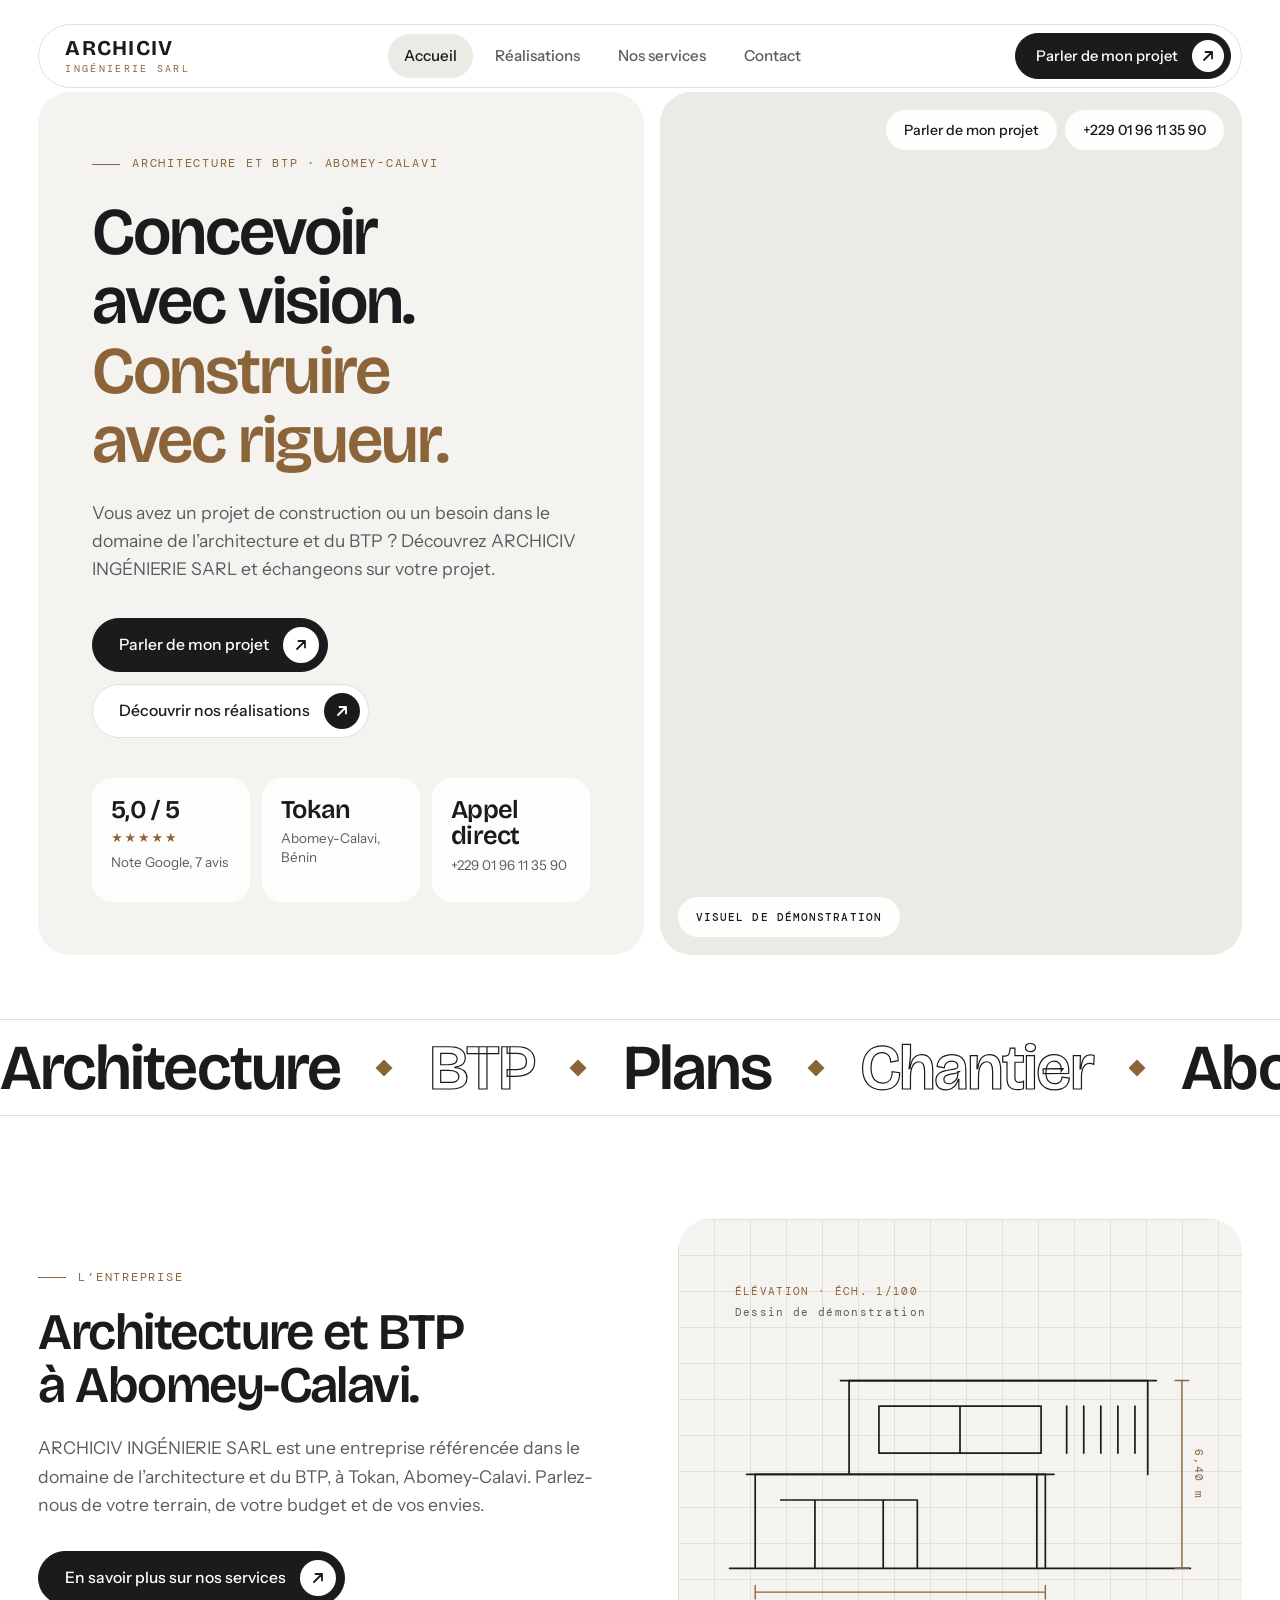
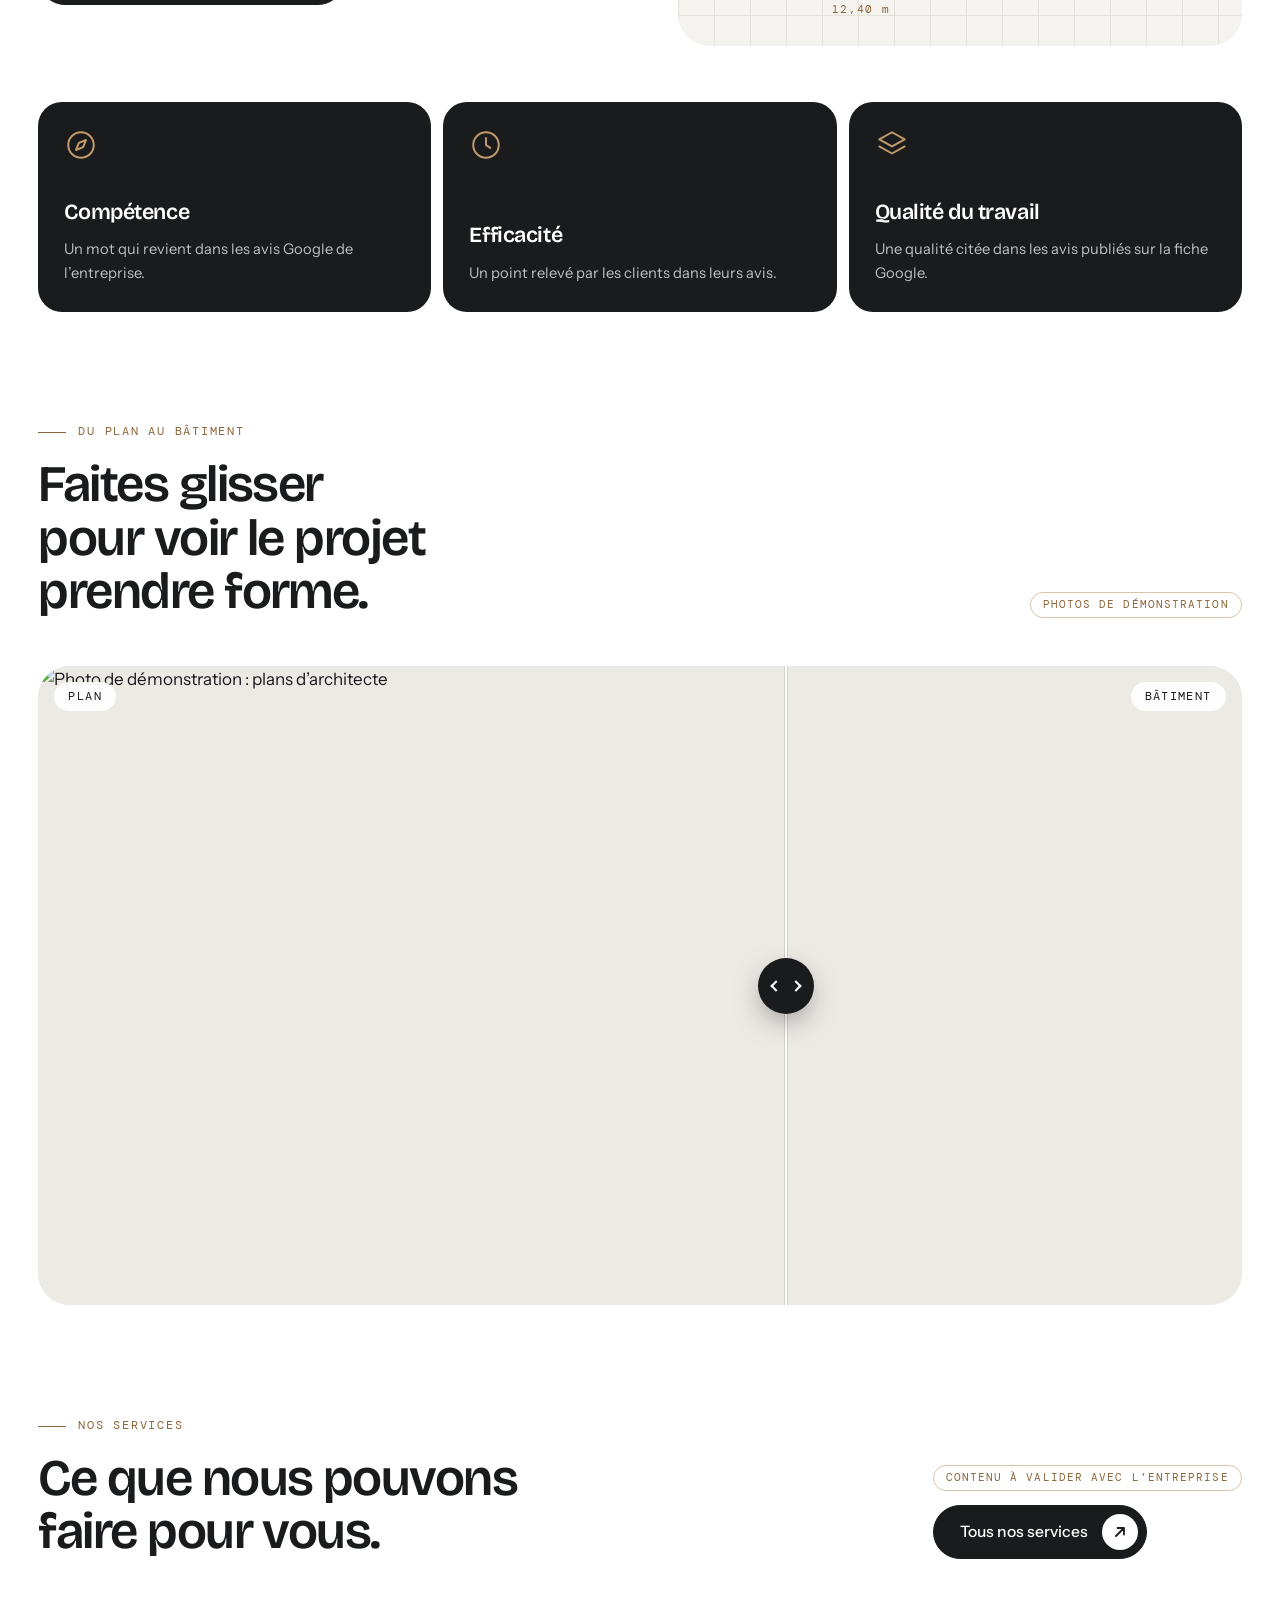
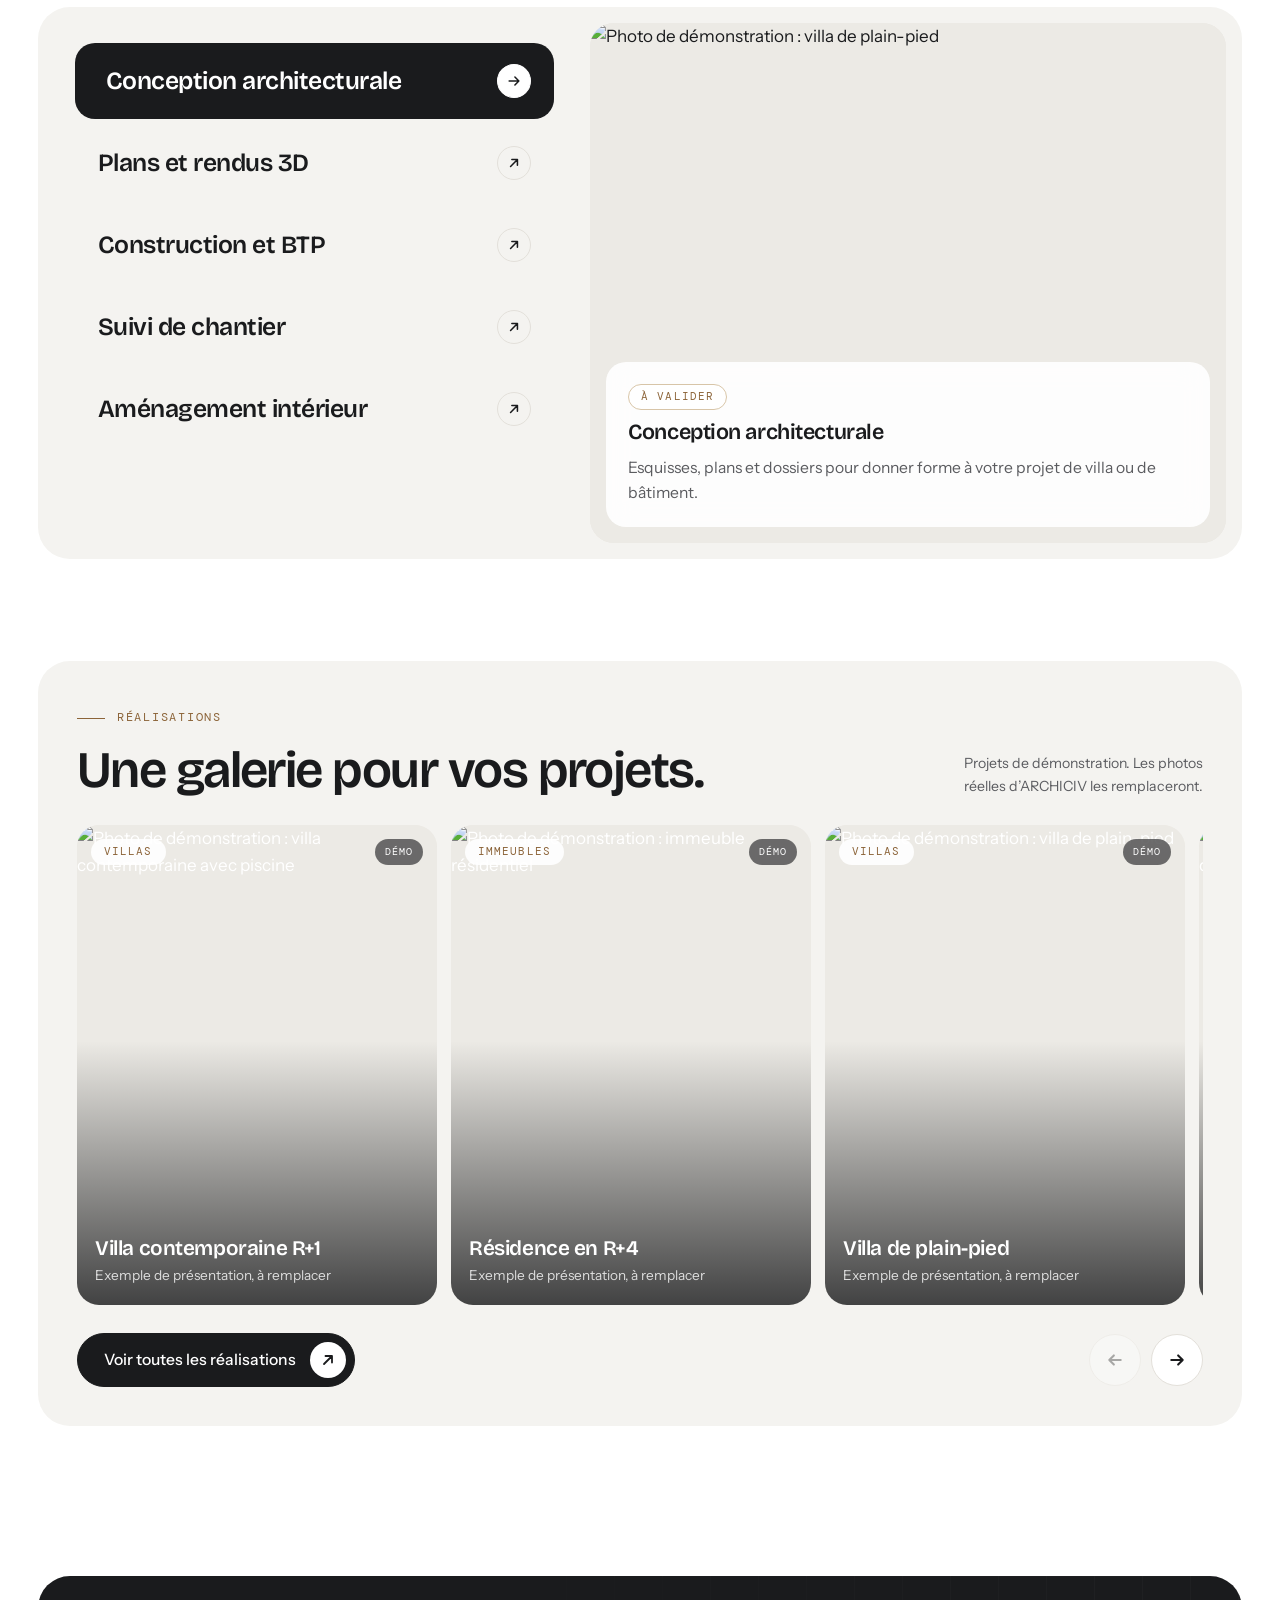
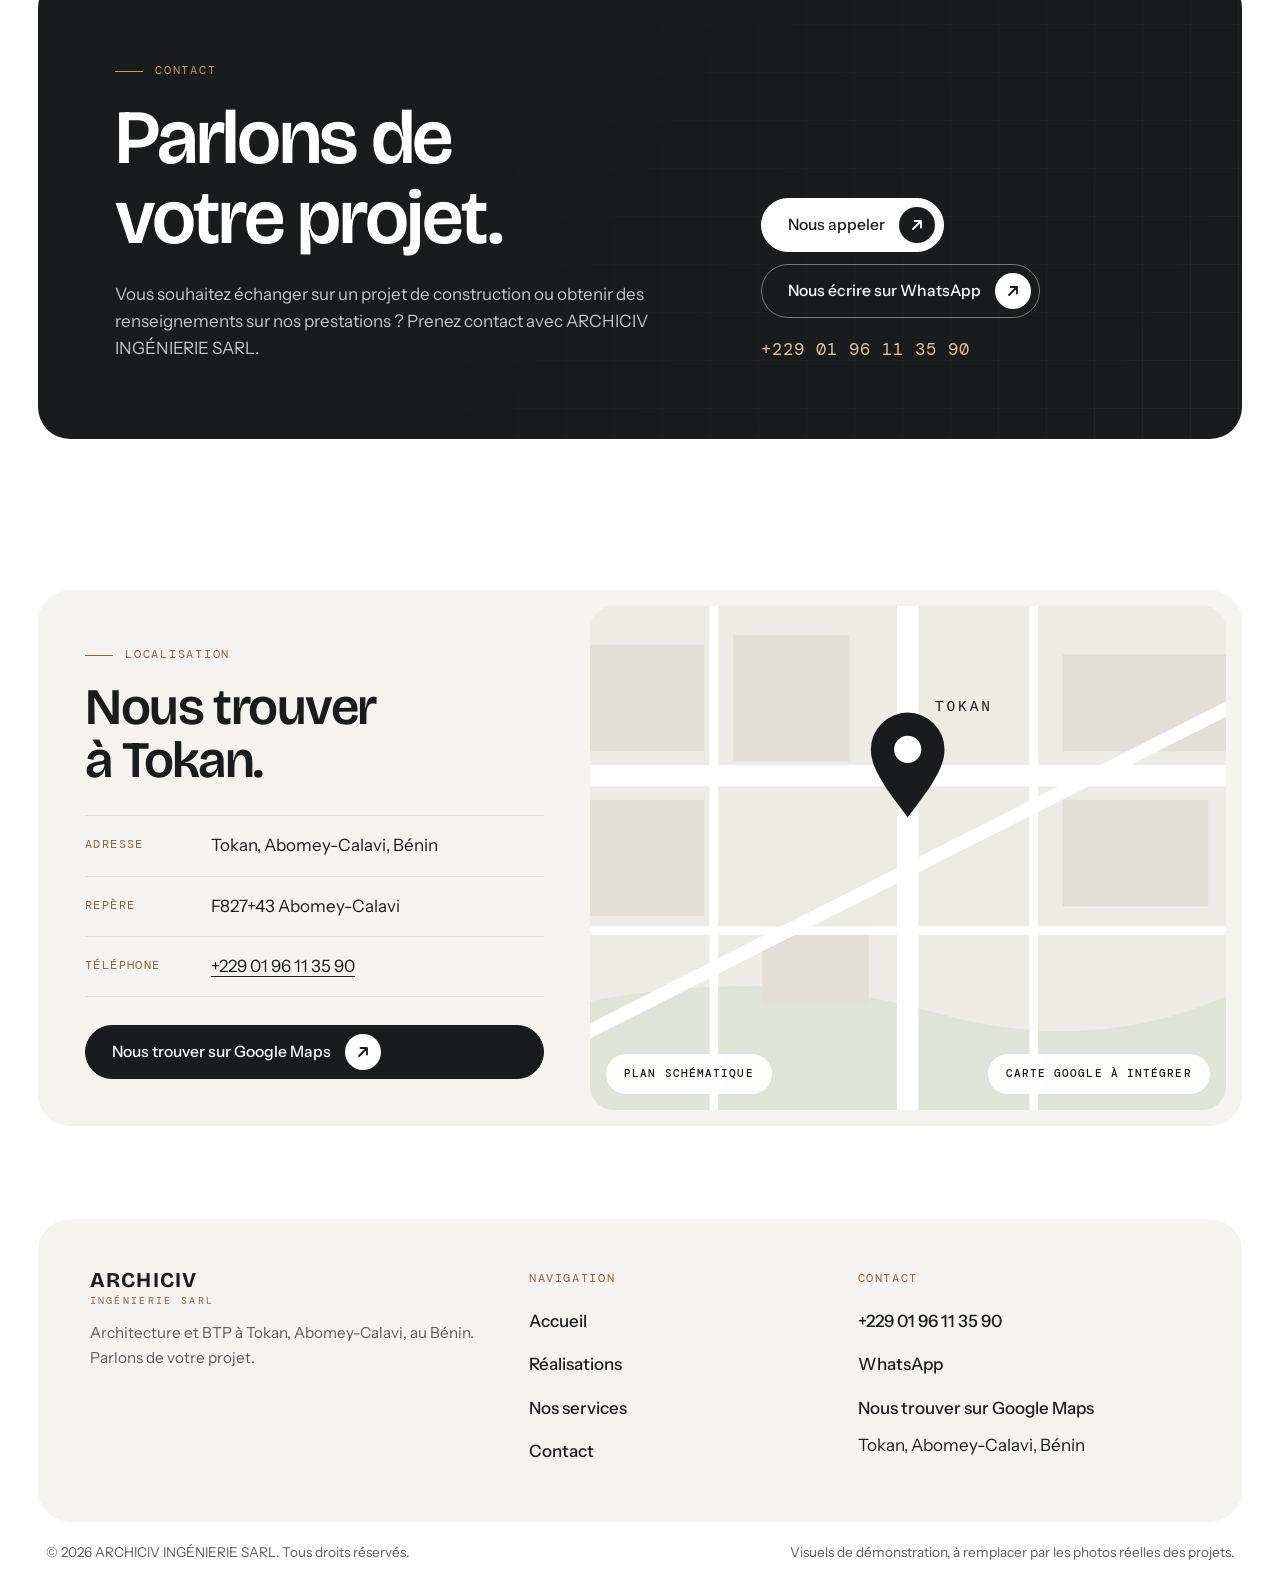
==== index.html @ 71d3d8b0 "Add files via upload" ====
<!doctype html>
<html lang="fr">
<head>
<meta charset="utf-8">
<meta name="viewport" content="width=device-width, initial-scale=1">
<title>ARCHICIV INGÉNIERIE SARL | Architecture et BTP à Abomey-Calavi, Bénin</title>
<meta name="description" content="ARCHICIV INGÉNIERIE SARL, architecture et BTP à Tokan, Abomey-Calavi (Bénin). Découvrez l’entreprise, échangez sur votre projet par téléphone ou WhatsApp.">
<meta name="theme-color" content="#ffffff">
<link rel="preconnect" href="https://fonts.googleapis.com">
<link rel="preconnect" href="https://fonts.gstatic.com" crossorigin>
<link href="https://fonts.googleapis.com/css2?family=Bricolage+Grotesque:opsz,wght@12..96,500;12..96,600;12..96,700&family=DM+Mono&family=Instrument+Sans:wght@400;500;600&display=swap" rel="stylesheet">
<link rel="stylesheet" href="style.css">
</head>
<body>
<div class="progress" aria-hidden="true"></div>
<a class="skip" href="#contenu">Aller au contenu</a>
<header class="site-header"><div class="wrap">
  <div class="header-bar">
    <a class="logo" href="index.html" aria-label="ARCHICIV Ingénierie SARL, accueil"><b>ARCHICIV</b><small>INGÉNIERIE SARL</small></a>
    <nav class="nav" id="nav" aria-label="Navigation principale"><a href="index.html" aria-current="page">Accueil</a><a href="realisations.html">Réalisations</a><a href="services.html">Nos services</a><a href="contact.html">Contact</a><a class="nav-cta" href="contact.html">Parler de mon projet</a></nav>
    <div class="header-cta"><a class="btn btn--sm" href="contact.html">Parler de mon projet<span class="ico"><svg viewBox="0 0 14 14" fill="none" stroke="currentColor" stroke-width="1.8" stroke-linecap="round" stroke-linejoin="round" aria-hidden="true"><path d="M3 11 11 3M4.5 3H11v6.5"/></svg></span></a>
      <button class="burger" type="button" aria-expanded="false" aria-controls="nav" aria-label="Ouvrir le menu"><span></span></button></div>
  </div></div></header>
<main id="contenu">

<section class="wrap"><div class="hero">
  <div class="panel hero-copy">
    <div><span class="eyebrow">Architecture et BTP · Abomey-Calavi</span>
      <h1><span class="line"><span>Concevoir avec vision.</span></span><span class="line"><span>Construire avec rigueur.</span></span></h1>
      <p class="lead">Vous avez un projet de construction ou un besoin dans le domaine de l’architecture et du BTP ? Découvrez ARCHICIV INGÉNIERIE SARL et échangeons sur votre projet.</p>
      <div class="hero-actions"><a class="btn " href="contact.html">Parler de mon projet<span class="ico"><svg viewBox="0 0 14 14" fill="none" stroke="currentColor" stroke-width="1.8" stroke-linecap="round" stroke-linejoin="round" aria-hidden="true"><path d="M3 11 11 3M4.5 3H11v6.5"/></svg></span></a><a class="btn btn--ghost" href="realisations.html">Découvrir nos réalisations<span class="ico"><svg viewBox="0 0 14 14" fill="none" stroke="currentColor" stroke-width="1.8" stroke-linecap="round" stroke-linejoin="round" aria-hidden="true"><path d="M3 11 11 3M4.5 3H11v6.5"/></svg></span></a></div></div>
    <div class="facts">
      <a class="fact" href="https://maps.app.goo.gl/fq66SM4S8N7uAsCY7" target="_blank" rel="noopener"><strong>5,0 / 5</strong><span class="stars" aria-hidden="true">★★★★★</span><span>Note Google, 7 avis</span></a>
      <div class="fact"><strong>Tokan</strong><span>Abomey-Calavi, Bénin</span></div>
      <a class="fact" href="tel:+2290196113590"><strong>Appel direct</strong><span>+229 01 96 11 35 90</span></a>
    </div>
  </div>
  <div class="hero-media">
    <img src="villa-contemporaine.jpg" data-remote="https://images.unsplash.com/photo-1613977257363-707ba9348227?auto=format&amp;fit=crop&amp;w=1600&amp;q=70" data-fallback="assets/images/villa-contemporaine.svg" alt="Photo de démonstration : villa contemporaine blanche avec piscine" data-parallax width="1400" height="1300" fetchpriority="high">
    <div class="float-top"><a class="pill" href="contact.html">Parler de mon projet</a><a class="pill" href="tel:+2290196113590">+229 01 96 11 35 90</a></div>
    <div class="float-bottom"><span class="pill demo-note">Visuel de démonstration</span></div>
  </div>
</div></section>

<div class="marquee" aria-hidden="true"><div class="marquee-in"><span>Architecture</span><i></i><span>BTP</span><i></i><span>Plans</span><i></i><span>Chantier</span><i></i><span>Abomey-Calavi</span><i></i><span>Architecture</span><i></i><span>BTP</span><i></i><span>Plans</span><i></i><span>Chantier</span><i></i><span>Abomey-Calavi</span><i></i><span>Architecture</span><i></i><span>BTP</span><i></i><span>Plans</span><i></i><span>Chantier</span><i></i><span>Abomey-Calavi</span><i></i><span>Architecture</span><i></i><span>BTP</span><i></i><span>Plans</span><i></i><span>Chantier</span><i></i><span>Abomey-Calavi</span><i></i></div></div>

<section class="section"><div class="wrap">
  <div class="about">
    <div class="reveal"><span class="eyebrow">L’entreprise</span>
      <h2>Architecture et BTP à Abomey-Calavi.</h2>
      <p class="lead">ARCHICIV INGÉNIERIE SARL est une entreprise référencée dans le domaine de l’architecture et du BTP, à Tokan, Abomey-Calavi. Parlez-nous de votre terrain, de votre budget et de vos envies.</p>
      <a class="btn " href="services.html">En savoir plus sur nos services<span class="ico"><svg viewBox="0 0 14 14" fill="none" stroke="currentColor" stroke-width="1.8" stroke-linecap="round" stroke-linejoin="round" aria-hidden="true"><path d="M3 11 11 3M4.5 3H11v6.5"/></svg></span></a></div>
    <div class="blueprint reveal"><svg viewBox="0 0 600 440" role="img" aria-label="Élévation d’une villa dessinée au trait, illustration de démonstration">
 <path class="dl" pathLength="1" style="--d:.0s" d="M30 380H570"/>
 <path class="dl" pathLength="1" style="--d:.2s" d="M60 380V270H400V380"/>
 <path class="dl" pathLength="1" style="--d:.5s" d="M50 270H410M170 270V160H520V270"/>
 <path class="dl" pathLength="1" style="--d:.8s" d="M160 160H530M390 380V270"/>
 <path class="dl" pathLength="1" style="--d:1.1s" d="M90 300H250V380M130 300V380M210 300V380"/>
 <path class="dl" pathLength="1" style="--d:1.3s" d="M205 190H395V245H205ZM300 190V245"/>
 <path class="dl" pathLength="1" style="--d:1.5s" d="M425 190V245M445 190V245M465 190V245M485 190V245M505 190V245"/>
 <path class="dl b" pathLength="1" style="--d:1.7s" d="M60 408H400M60 400V416M400 400V416"/>
 <path class="dl b" pathLength="1" style="--d:1.9s" d="M560 160V380M552 160H568M552 380H568"/>
 <text x="150" y="432">12,40 m</text><text x="575" y="270" transform="rotate(90 575 270)" text-anchor="middle">6,40 m</text>
 <text x="36" y="60">ÉLÉVATION · ÉCH. 1/100</text><text x="36" y="84" style="fill:#5b5c60">Dessin de démonstration</text>
</svg></div>
  </div>
  <div class="values"><div class="value reveal" style="--rd:0.0s"><svg viewBox="0 0 24 24" fill="none" stroke="currentColor" stroke-width="1.4" stroke-linecap="round" stroke-linejoin="round" aria-hidden="true"><circle cx="12" cy="12" r="9"/><path d="m15.5 8.5-2 5-5 2 2-5z"/></svg><h3>Compétence</h3><p>Un mot qui revient dans les avis Google de l’entreprise.</p></div><div class="value reveal" style="--rd:0.1s"><svg viewBox="0 0 24 24" fill="none" stroke="currentColor" stroke-width="1.4" stroke-linecap="round" stroke-linejoin="round" aria-hidden="true"><circle cx="12" cy="12" r="9"/><path d="M12 7v5l3 2"/></svg><h3>Efficacité</h3><p>Un point relevé par les clients dans leurs avis.</p></div><div class="value reveal" style="--rd:0.2s"><svg viewBox="0 0 24 24" fill="none" stroke="currentColor" stroke-width="1.4" stroke-linecap="round" stroke-linejoin="round" aria-hidden="true"><path d="m12 3-9 5 9 5 9-5zM3 13l9 5 9-5"/></svg><h3>Qualité du travail</h3><p>Une qualité citée dans les avis publiés sur la fiche Google.</p></div></div>
</div></section>

<section class="section" style="padding-top:0"><div class="wrap">
  <div class="head-row reveal"><div><span class="eyebrow">Du plan au bâtiment</span><h2>Faites glisser pour voir le projet prendre forme.</h2></div><span class="tag">Photos de démonstration</span></div>
  <div class="compare reveal" id="compare" style="--pos:50%">
    <img src="villa-contemporaine.jpg" data-remote="https://images.unsplash.com/photo-1613977257363-707ba9348227?auto=format&amp;fit=crop&amp;w=1600&amp;q=70" data-fallback="assets/images/villa-contemporaine.svg" alt="Photo de démonstration : villa terminée" loading="lazy" width="1400" height="900">
    <div class="compare-top"><img src="plan-etage.jpg" data-remote="https://images.unsplash.com/photo-1721244653652-268631ec049a?auto=format&amp;fit=crop&amp;w=1600&amp;q=70" data-fallback="assets/images/plan-etage.svg" alt="Photo de démonstration : plans d’architecte" loading="lazy" width="1400" height="900"></div>
    <span class="compare-label l">Plan</span><span class="compare-label r">Bâtiment</span>
    <span class="compare-handle" aria-hidden="true"><b></b></span>
    <input class="compare-range" type="range" min="0" max="100" value="50" aria-label="Comparer le plan et le bâtiment">
  </div>
</div></section>

<section class="section" style="padding-top:0"><div class="wrap">
  <div class="head-row reveal"><div><span class="eyebrow">Nos services</span><h2>Ce que nous pouvons faire pour vous.</h2></div>
    <div style="display:grid;gap:14px;justify-items:start"><span class="tag">Contenu à valider avec l’entreprise</span><a class="btn " href="services.html">Tous nos services<span class="ico"><svg viewBox="0 0 14 14" fill="none" stroke="currentColor" stroke-width="1.8" stroke-linecap="round" stroke-linejoin="round" aria-hidden="true"><path d="M3 11 11 3M4.5 3H11v6.5"/></svg></span></a></div></div>
  <div class="panel services-panel reveal">
    <div class="svc-list" role="tablist" aria-label="Catégories de services"><button class="svc-btn" role="tab" type="button" aria-selected="true" tabindex="0" data-title="Conception architecturale" data-desc="Esquisses, plans et dossiers pour donner forme à votre projet de villa ou de bâtiment." data-img="assets/images/villa-plain-pied.jpg" data-remote="https://images.unsplash.com/photo-1758448756207-54505680d130?auto=format&amp;fit=crop&amp;w=1600&amp;q=70" data-fb="assets/images/villa-plain-pied.svg" data-alt="Photo de démonstration : villa de plain-pied">Conception architecturale<span class="arr"><svg viewBox="0 0 14 14" fill="none" stroke="currentColor" stroke-width="1.8" stroke-linecap="round" stroke-linejoin="round" aria-hidden="true"><path d="M3 11 11 3M4.5 3H11v6.5"/></svg></span></button><button class="svc-btn" role="tab" type="button" aria-selected="false" tabindex="-1" data-title="Plans et rendus 3D" data-desc="Visualisez votre futur bâtiment avant le premier coup de pioche." data-img="assets/images/axonometrie-3d.jpg" data-remote="https://images.unsplash.com/photo-1680079526971-92914190f440?auto=format&amp;fit=crop&amp;w=1600&amp;q=70" data-fb="assets/images/axonometrie-3d.svg" data-alt="Photo de démonstration : maquette d’architecture">Plans et rendus 3D<span class="arr"><svg viewBox="0 0 14 14" fill="none" stroke="currentColor" stroke-width="1.8" stroke-linecap="round" stroke-linejoin="round" aria-hidden="true"><path d="M3 11 11 3M4.5 3H11v6.5"/></svg></span></button><button class="svc-btn" role="tab" type="button" aria-selected="false" tabindex="-1" data-title="Construction et BTP" data-desc="Du gros œuvre aux finitions, la réalisation de votre construction." data-img="assets/images/residence-r4.jpg" data-remote="https://images.pexels.com/photos/8221720/pexels-photo-8221720.jpeg?auto=compress&amp;cs=tinysrgb&amp;w=1600" data-fb="assets/images/residence-r4.svg" data-alt="Photo de démonstration : immeuble résidentiel">Construction et BTP<span class="arr"><svg viewBox="0 0 14 14" fill="none" stroke="currentColor" stroke-width="1.8" stroke-linecap="round" stroke-linejoin="round" aria-hidden="true"><path d="M3 11 11 3M4.5 3H11v6.5"/></svg></span></button><button class="svc-btn" role="tab" type="button" aria-selected="false" tabindex="-1" data-title="Suivi de chantier" data-desc="Un regard attentif sur l’avancement, la qualité et le respect des plans." data-img="assets/images/detail-facade.jpg" data-remote="https://images.unsplash.com/photo-1754825653372-1c5ee9646983?auto=format&amp;fit=crop&amp;w=1600&amp;q=70" data-fb="assets/images/detail-facade.svg" data-alt="Photo de démonstration : détail de façade">Suivi de chantier<span class="arr"><svg viewBox="0 0 14 14" fill="none" stroke="currentColor" stroke-width="1.8" stroke-linecap="round" stroke-linejoin="round" aria-hidden="true"><path d="M3 11 11 3M4.5 3H11v6.5"/></svg></span></button><button class="svc-btn" role="tab" type="button" aria-selected="false" tabindex="-1" data-title="Aménagement intérieur" data-desc="Des espaces intérieurs pensés pour la lumière, le confort et l’usage." data-img="assets/images/interieur-sejour.jpg" data-remote="https://images.unsplash.com/photo-1724582586458-a51791349977?auto=format&amp;fit=crop&amp;w=1600&amp;q=70" data-fb="assets/images/interieur-sejour.svg" data-alt="Photo de démonstration : séjour lumineux">Aménagement intérieur<span class="arr"><svg viewBox="0 0 14 14" fill="none" stroke="currentColor" stroke-width="1.8" stroke-linecap="round" stroke-linejoin="round" aria-hidden="true"><path d="M3 11 11 3M4.5 3H11v6.5"/></svg></span></button></div>
    <div class="svc-view"><img src="villa-plain-pied.jpg" data-remote="https://images.unsplash.com/photo-1758448756207-54505680d130?auto=format&amp;fit=crop&amp;w=1600&amp;q=70" data-fallback="assets/images/villa-plain-pied.svg" alt="Photo de démonstration : villa de plain-pied" loading="lazy" width="1200" height="900">
      <div class="svc-card" aria-live="polite"><span class="tag">À valider</span><h3 id="svc-title">Conception architecturale</h3><p id="svc-desc">Esquisses, plans et dossiers pour donner forme à votre projet de villa ou de bâtiment.</p></div></div>
  </div>
</div></section>

<section class="section" style="padding-top:0"><div class="wrap">
  <div class="panel carousel-wrap reveal">
    <div class="carousel-head"><div><span class="eyebrow">Réalisations</span><h2>Une galerie pour vos projets.</h2></div>
      <p class="note">Projets de démonstration. Les photos réelles d’ARCHICIV les remplaceront.</p></div>
    <div class="track" tabindex="0" aria-label="Galerie de projets de démonstration"><a class="proj " href="realisations.html"><img src="assets/images/villa-contemporaine.jpg" data-remote="https://images.unsplash.com/photo-1613977257363-707ba9348227?auto=format&amp;fit=crop&amp;w=1600&amp;q=70" data-fallback="assets/images/villa-contemporaine.svg" alt="Photo de démonstration : villa contemporaine avec piscine" loading="lazy" width="1200" height="900"><span class="tag">Villas</span><span class="demo">Démo</span><div class="cap"><h3>Villa contemporaine R+1</h3><span>Exemple de présentation, à remplacer</span></div><span class="go"><svg viewBox="0 0 14 14" fill="none" stroke="currentColor" stroke-width="1.8" stroke-linecap="round" stroke-linejoin="round" aria-hidden="true"><path d="M3 11 11 3M4.5 3H11v6.5"/></svg></span></a><a class="proj " href="realisations.html"><img src="assets/images/residence-r4.jpg" data-remote="https://images.pexels.com/photos/8221720/pexels-photo-8221720.jpeg?auto=compress&amp;cs=tinysrgb&amp;w=1600" data-fallback="assets/images/residence-r4.svg" alt="Photo de démonstration : immeuble résidentiel" loading="lazy" width="1200" height="900"><span class="tag">Immeubles</span><span class="demo">Démo</span><div class="cap"><h3>Résidence en R+4</h3><span>Exemple de présentation, à remplacer</span></div><span class="go"><svg viewBox="0 0 14 14" fill="none" stroke="currentColor" stroke-width="1.8" stroke-linecap="round" stroke-linejoin="round" aria-hidden="true"><path d="M3 11 11 3M4.5 3H11v6.5"/></svg></span></a><a class="proj " href="realisations.html"><img src="assets/images/villa-plain-pied.jpg" data-remote="https://images.unsplash.com/photo-1758448756207-54505680d130?auto=format&amp;fit=crop&amp;w=1600&amp;q=70" data-fallback="assets/images/villa-plain-pied.svg" alt="Photo de démonstration : villa de plain-pied" loading="lazy" width="1200" height="900"><span class="tag">Villas</span><span class="demo">Démo</span><div class="cap"><h3>Villa de plain-pied</h3><span>Exemple de présentation, à remplacer</span></div><span class="go"><svg viewBox="0 0 14 14" fill="none" stroke="currentColor" stroke-width="1.8" stroke-linecap="round" stroke-linejoin="round" aria-hidden="true"><path d="M3 11 11 3M4.5 3H11v6.5"/></svg></span></a><a class="proj " href="realisations.html"><img src="assets/images/axonometrie-3d.jpg" data-remote="https://images.unsplash.com/photo-1680079526971-92914190f440?auto=format&amp;fit=crop&amp;w=1600&amp;q=70" data-fallback="assets/images/axonometrie-3d.svg" alt="Photo de démonstration : maquette d’architecture" loading="lazy" width="1200" height="900"><span class="tag">Plans et 3D</span><span class="demo">Démo</span><div class="cap"><h3>Maquette d’étude</h3><span>Exemple de présentation, à remplacer</span></div><span class="go"><svg viewBox="0 0 14 14" fill="none" stroke="currentColor" stroke-width="1.8" stroke-linecap="round" stroke-linejoin="round" aria-hidden="true"><path d="M3 11 11 3M4.5 3H11v6.5"/></svg></span></a><a class="proj " href="realisations.html"><img src="assets/images/plan-etage.jpg" data-remote="https://images.unsplash.com/photo-1721244653652-268631ec049a?auto=format&amp;fit=crop&amp;w=1600&amp;q=70" data-fallback="assets/images/plan-etage.svg" alt="Photo de démonstration : plans d’architecte" loading="lazy" width="1200" height="900"><span class="tag">Plans et 3D</span><span class="demo">Démo</span><div class="cap"><h3>Plan d’étage coté</h3><span>Exemple de présentation, à remplacer</span></div><span class="go"><svg viewBox="0 0 14 14" fill="none" stroke="currentColor" stroke-width="1.8" stroke-linecap="round" stroke-linejoin="round" aria-hidden="true"><path d="M3 11 11 3M4.5 3H11v6.5"/></svg></span></a><a class="proj " href="realisations.html"><img src="assets/images/interieur-sejour.jpg" data-remote="https://images.unsplash.com/photo-1724582586458-a51791349977?auto=format&amp;fit=crop&amp;w=1600&amp;q=70" data-fallback="assets/images/interieur-sejour.svg" alt="Photo de démonstration : séjour lumineux" loading="lazy" width="1200" height="900"><span class="tag">Intérieurs</span><span class="demo">Démo</span><div class="cap"><h3>Séjour lumineux</h3><span>Exemple de présentation, à remplacer</span></div><span class="go"><svg viewBox="0 0 14 14" fill="none" stroke="currentColor" stroke-width="1.8" stroke-linecap="round" stroke-linejoin="round" aria-hidden="true"><path d="M3 11 11 3M4.5 3H11v6.5"/></svg></span></a></div>
    <div class="carousel-foot"><a class="btn " href="realisations.html">Voir toutes les réalisations<span class="ico"><svg viewBox="0 0 14 14" fill="none" stroke="currentColor" stroke-width="1.8" stroke-linecap="round" stroke-linejoin="round" aria-hidden="true"><path d="M3 11 11 3M4.5 3H11v6.5"/></svg></span></a>
      <div class="arrows"><button class="arrow prev" type="button" aria-label="Projets précédents"><svg viewBox="0 0 14 14" fill="none" stroke="currentColor" stroke-width="1.8" stroke-linecap="round" stroke-linejoin="round" aria-hidden="true"><path d="M2 7h10M8 3l4 4-4 4"/></svg></button><button class="arrow next" type="button" aria-label="Projets suivants"><svg viewBox="0 0 14 14" fill="none" stroke="currentColor" stroke-width="1.8" stroke-linecap="round" stroke-linejoin="round" aria-hidden="true"><path d="M2 7h10M8 3l4 4-4 4"/></svg></button></div></div>
  </div>
</div></section>

<section class="section--tight"><div class="wrap"><div class="cta-band reveal">
  <div><span class="eyebrow">Contact</span><h2>Parlons de votre projet.</h2>
  <p>Vous souhaitez échanger sur un projet de construction ou obtenir des renseignements sur nos prestations ? Prenez contact avec ARCHICIV INGÉNIERIE SARL.</p></div>
  <div class="cta-actions"><a class="btn btn--light" href="tel:+2290196113590">Nous appeler<span class="ico"><svg viewBox="0 0 14 14" fill="none" stroke="currentColor" stroke-width="1.8" stroke-linecap="round" stroke-linejoin="round" aria-hidden="true"><path d="M3 11 11 3M4.5 3H11v6.5"/></svg></span></a><a class="btn btn--outline-light" href="https://wa.me/2290196113590" target="_blank" rel="noopener">Nous écrire sur WhatsApp<span class="ico"><svg viewBox="0 0 14 14" fill="none" stroke="currentColor" stroke-width="1.8" stroke-linecap="round" stroke-linejoin="round" aria-hidden="true"><path d="M3 11 11 3M4.5 3H11v6.5"/></svg></span></a><span class="num">+229 01 96 11 35 90</span></div>
</div></div></section>

<section class="section" style="padding-bottom:0"><div class="wrap">
  <div class="panel locate reveal">
    <div class="locate-info"><div><span class="eyebrow">Localisation</span><h2>Nous trouver à Tokan.</h2></div>
      <ul class="info-list">
        <li><span class="k">Adresse</span><span>Tokan, Abomey-Calavi, Bénin</span></li>
        <li><span class="k">Repère</span><span>F827+43 Abomey-Calavi</span></li>
        <li><span class="k">Téléphone</span><a href="tel:+2290196113590">+229 01 96 11 35 90</a></li>
      </ul>
      <a class="btn " href="https://maps.app.goo.gl/fq66SM4S8N7uAsCY7" target="_blank" rel="noopener">Nous trouver sur Google Maps<span class="ico"><svg viewBox="0 0 14 14" fill="none" stroke="currentColor" stroke-width="1.8" stroke-linecap="round" stroke-linejoin="round" aria-hidden="true"><path d="M3 11 11 3M4.5 3H11v6.5"/></svg></span></a></div>
    <div class="map-box"><svg viewBox="0 0 800 520" preserveAspectRatio="xMidYMid slice" aria-hidden="true">
 <rect width="800" height="520" fill="#ecebe6"/>
 <path d="M-20 430 Q220 360 430 420 T820 350 V540H-20Z" fill="#dfe3d8"/>
 <g fill="#e2dfd7"><rect x="40" y="40" width="150" height="110"/><rect x="220" y="30" width="120" height="130"/><rect x="560" y="50" width="190" height="100"/><rect x="60" y="200" width="130" height="120"/><rect x="560" y="200" width="150" height="110"/><rect x="250" y="330" width="110" height="80"/></g>
 <g stroke="#fff" stroke-linecap="round" fill="none"><path d="M-10 175H810" stroke-width="22"/><path d="M400 -10V530" stroke-width="22"/><path d="M-10 480 L820 60" stroke-width="14"/><path d="M200 -10V540M530 -10V540" stroke-width="9"/><path d="M-10 335H810" stroke-width="9"/></g>
 <circle class="pin-pulse" cx="400" cy="175" r="26" fill="#8c6439" opacity=".4"/>
 <path d="M400 218c-26-34-38-52-38-70a38 38 0 0 1 76 0c0 18-12 36-38 70Z" fill="#1a1b1d"/><circle cx="400" cy="148" r="14" fill="#fff"/>
 <text x="428" y="108" font-family="ui-monospace,Consolas,monospace" font-size="15" letter-spacing="3" fill="#1a1b1d">TOKAN</text>
</svg>
      <div class="map-label"><span class="pill demo-note">Plan schématique</span><span class="pill demo-note">Carte Google à intégrer</span></div></div>
  </div>
</div></section>

</main>
<footer class="site-footer"><div class="wrap">
  <div class="footer-panel">
    <div><a class="logo" href="index.html"><b>ARCHICIV</b><small>INGÉNIERIE SARL</small></a>
      <p>Architecture et BTP à Tokan, Abomey-Calavi, au Bénin. Parlons de votre projet.</p></div>
    <div><h4>Navigation</h4><ul><li><a href="index.html">Accueil</a></li><li><a href="realisations.html">Réalisations</a></li><li><a href="services.html">Nos services</a></li><li><a href="contact.html">Contact</a></li></ul></div>
    <div><h4>Contact</h4><ul><li><a href="tel:+2290196113590">+229 01 96 11 35 90</a></li><li><a href="https://wa.me/2290196113590" target="_blank" rel="noopener">WhatsApp</a></li><li><a href="https://maps.app.goo.gl/fq66SM4S8N7uAsCY7" target="_blank" rel="noopener">Nous trouver sur Google Maps</a></li><li>Tokan, Abomey-Calavi, Bénin</li></ul></div>
  </div>
  <div class="legal"><span>© <span data-year>2026</span> ARCHICIV INGÉNIERIE SARL. Tous droits réservés.</span><span>Visuels de démonstration, à remplacer par les photos réelles des projets.</span></div>
</div></footer>
<div class="mbar" aria-label="Contact rapide"><a href="tel:+2290196113590">Appeler</a><a class="wa" href="https://wa.me/2290196113590" target="_blank" rel="noopener">WhatsApp</a></div>
<script src="main.js" defer></script>
</body>
</html>
---- style.css ----
/* ==========================================================================
   ARCHICIV INGÉNIERIE SARL — feuille de style partagée par toutes les pages
   Composition : panneaux clairs arrondis, boutons sombres en pilule,
   détails de plan d'architecte (cotes, échelles) en police mono.
   ========================================================================== */

:root {
  /* Couleurs : blanc, anthracite, sable, bronze (accent discret) */
  --paper: #ffffff;
  --mist: #f4f3f0;
  --mist-2: #eceae5;
  --line: #e3e0da;
  --ink: #1a1b1d;
  --ink-2: #27282b;
  --soft: #5b5c60;
  --bronze: #8c6439;        /* texte sur fond clair (contraste 5,3:1) */
  --bronze-lit: #c19a6b;    /* accent sur fond sombre */
  --sand: #d8c5a8;

  /* Typographie */
  --font-display: "Bricolage Grotesque", "Segoe UI", system-ui, sans-serif;
  --font-body: "Instrument Sans", "Segoe UI", system-ui, sans-serif;
  --font-mono: "DM Mono", ui-monospace, Consolas, monospace;

  --radius-xl: 32px;
  --radius-lg: 24px;
  --gutter: clamp(16px, 3vw, 40px);
  --ease: cubic-bezier(.2, .7, .2, 1);
  color-scheme: light;
}

*, *::before, *::after { box-sizing: border-box; }
html { scroll-behavior: smooth; -webkit-text-size-adjust: 100%; }
body {
  margin: 0;
  background: var(--paper);
  color: var(--ink);
  font-family: var(--font-body);
  font-size: 1.0625rem;
  line-height: 1.6;
  overflow-x: hidden;
}
img, svg { display: block; max-width: 100%; }
a { color: inherit; }
h1, h2, h3, p { margin: 0; }
h1, h2, h3 { font-family: var(--font-display); font-weight: 600; letter-spacing: -.03em; line-height: 1.04; text-wrap: balance; }
h2 { font-size: clamp(2rem, 4vw, 3.2rem); }
h3 { font-size: 1.35rem; letter-spacing: -.02em; line-height: 1.15; }
p { max-width: 62ch; }
:focus-visible { outline: 2px solid var(--bronze); outline-offset: 3px; border-radius: 8px; }
.sr-only { position: absolute; width: 1px; height: 1px; overflow: hidden; clip: rect(0 0 0 0); white-space: nowrap; }
.skip { position: absolute; left: 16px; top: -60px; z-index: 100; background: var(--ink); color: #fff; padding: 10px 16px; border-radius: 999px; text-decoration: none; }
.skip:focus { top: 12px; }

.wrap { width: 100%; max-width: 1400px; margin-inline: auto; padding-inline: var(--gutter); }
.section { padding-block: clamp(56px, 8vw, 112px); }
.section--tight { padding-block: clamp(24px, 4vw, 48px); }

.eyebrow {
  display: inline-flex; align-items: center; gap: 12px;
  font-family: var(--font-mono); font-size: .78rem; letter-spacing: .14em; text-transform: uppercase;
  color: var(--bronze);
}
.eyebrow::before { content: ""; width: 28px; height: 1px; background: currentColor; }
.lead { color: var(--soft); font-size: 1.1rem; }

/* ---------- Boutons ---------- */
.btn {
  --bg: var(--ink); --fg: #fff;
  display: inline-flex; align-items: center; gap: 14px;
  min-height: 52px; padding: 8px 8px 8px 26px;
  background: var(--bg); color: var(--fg);
  border: 1px solid var(--bg); border-radius: 999px;
  font: 500 .98rem/1 var(--font-body); text-decoration: none; cursor: pointer;
  transition: transform .3s var(--ease), background .3s, color .3s, border-color .3s;
}
.btn .ico {
  display: grid; place-items: center; width: 36px; height: 36px; border-radius: 50%;
  background: #fff; color: var(--ink); transition: transform .35s var(--ease);
}
.btn .ico svg { width: 14px; height: 14px; }
.btn:hover { transform: translateY(-2px); background: var(--ink-2); }
.btn:hover .ico { transform: rotate(45deg); }
.btn--ghost { --bg: #fff; --fg: var(--ink); border-color: var(--line); }
.btn--ghost .ico { background: var(--ink); color: #fff; }
.btn--ghost:hover { background: var(--mist); border-color: var(--ink); }
.btn--light { --bg: #fff; --fg: var(--ink); }
.btn--light .ico { background: var(--ink); color: #fff; }
.btn--light:hover { background: var(--sand); border-color: var(--sand); }
.btn--outline-light { --bg: transparent; --fg: #fff; border-color: rgba(255,255,255,.4); }
.btn--outline-light .ico { background: #fff; color: var(--ink); }
.btn--outline-light:hover { background: rgba(255,255,255,.12); border-color: #fff; }
.btn--sm { min-height: 44px; padding: 6px 6px 6px 20px; font-size: .92rem; }
.btn--sm .ico { width: 32px; height: 32px; }
.pill {
  display: inline-flex; align-items: center; gap: 8px; min-height: 40px; padding: 0 18px;
  background: rgba(255,255,255,.92); backdrop-filter: blur(10px); -webkit-backdrop-filter: blur(10px);
  border-radius: 999px; font-size: .88rem; font-weight: 500; text-decoration: none; color: var(--ink);
  transition: background .25s, transform .25s var(--ease);
}
a.pill:hover { background: #fff; transform: translateY(-2px); }
.tag {
  display: inline-flex; align-items: center; min-height: 26px; padding: 0 12px;
  font-family: var(--font-mono); font-size: .68rem; letter-spacing: .1em; text-transform: uppercase;
  border-radius: 999px; background: #fff; color: var(--bronze); border: 1px solid var(--sand);
}

/* ---------- En-tête ---------- */
.progress { position: fixed; inset: 0 0 auto 0; height: 3px; z-index: 70; background: var(--bronze); transform-origin: left; transform: scaleX(0); pointer-events: none; }
.site-header { position: sticky; top: 12px; z-index: 60; padding-top: 12px; }
.header-bar {
  position: relative; display: flex; align-items: center; justify-content: space-between; gap: 20px;
  min-height: 64px; padding: 8px 10px 8px 26px;
  background: rgba(255,255,255,.82); backdrop-filter: blur(16px); -webkit-backdrop-filter: blur(16px);
  border: 1px solid var(--line); border-radius: 999px;
  transition: box-shadow .35s, background .35s;
}
.site-header.is-scrolled .header-bar { box-shadow: 0 14px 40px -18px rgba(26,27,29,.28); background: rgba(255,255,255,.94); }
.logo { display: flex; flex-direction: column; text-decoration: none; line-height: 1; }
.logo b { font-family: var(--font-display); font-size: 1.32rem; font-weight: 700; letter-spacing: .06em; }
.logo small { margin-top: 5px; font-family: var(--font-mono); font-size: .6rem; letter-spacing: .24em; color: var(--bronze); }
.nav { display: flex; gap: 6px; }
.nav a {
  position: relative; padding: 10px 16px; border-radius: 999px; font-size: .95rem; font-weight: 500;
  text-decoration: none; color: var(--soft); transition: color .25s, background .25s;
}
.nav a:hover { color: var(--ink); background: var(--mist); }
.nav a[aria-current="page"] { color: var(--ink); background: var(--mist-2); }
.header-cta { display: flex; align-items: center; gap: 8px; }
.burger { display: none; width: 48px; height: 48px; border: 0; border-radius: 50%; background: var(--ink); color: #fff; cursor: pointer; place-items: center; }
.burger span, .burger span::before, .burger span::after { display: block; width: 18px; height: 2px; background: currentColor; border-radius: 2px; transition: transform .3s var(--ease), background .2s; }
.burger span { position: relative; }
.burger span::before, .burger span::after { content: ""; position: absolute; left: 0; }
.burger span::before { top: -6px; } .burger span::after { top: 6px; }
.burger[aria-expanded="true"] span { background: transparent; }
.burger[aria-expanded="true"] span::before { transform: translateY(6px) rotate(45deg); }
.burger[aria-expanded="true"] span::after { transform: translateY(-6px) rotate(-45deg); }

@media (max-width: 960px) {
  .header-bar { padding-left: 20px; }
  .burger { display: grid; }
  .header-cta .btn { display: none; }
  .nav {
    position: absolute; left: 0; right: 0; top: calc(100% + 10px); flex-direction: column; gap: 4px;
    padding: 14px; background: #fff; border: 1px solid var(--line); border-radius: var(--radius-lg);
    box-shadow: 0 30px 60px -30px rgba(26,27,29,.35);
    opacity: 0; visibility: hidden; transform: translateY(-8px); transition: opacity .25s, transform .3s var(--ease), visibility .25s;
  }
  .nav.is-open { opacity: 1; visibility: visible; transform: none; }
  .nav a { padding: 16px 18px; font-size: 1.05rem; }
  .nav .nav-cta { display: flex; margin-top: 6px; background: var(--ink); color: #fff; }
}
@media (min-width: 961px) { .nav .nav-cta { display: none; } }

/* ---------- Héro ---------- */
.hero { display: grid; grid-template-columns: minmax(0, 1.02fr) minmax(0, .98fr); gap: 16px; padding-top: 16px; }
.panel { background: var(--mist); border-radius: var(--radius-xl); }
.hero-copy { display: flex; flex-direction: column; justify-content: space-between; gap: 40px; padding: clamp(28px, 4.2vw, 60px); }
.hero h1 { font-size: clamp(2.5rem, 5.2vw, 5rem); margin-top: 24px; }
.hero h1 .line { display: block; overflow: hidden; padding-bottom: .08em; margin-bottom: -.08em; }
.hero h1 .line > span { display: block; animation: rise 1s var(--ease) backwards; }
.hero h1 .line:nth-child(2) > span { animation-delay: .12s; color: var(--bronze); }
@keyframes rise { from { transform: translateY(105%); } }
.hero-copy .lead { margin-top: 24px; max-width: 46ch; animation: fade .9s ease .35s backwards; }
.hero-actions { display: flex; flex-wrap: wrap; gap: 12px; margin-top: 34px; animation: fade .9s ease .5s backwards; }
@keyframes fade { from { opacity: 0; transform: translateY(14px); } }
.facts { display: grid; grid-template-columns: repeat(3, minmax(0, 1fr)); gap: 12px; }
.fact {
  display: flex; flex-direction: column; gap: 6px; padding: 18px; min-height: 124px;
  background: rgba(255,255,255,.78); border: 1px solid #fff; border-radius: 20px; backdrop-filter: blur(8px);
  text-decoration: none; transition: transform .35s var(--ease), box-shadow .35s;
}
a.fact:hover { transform: translateY(-4px); box-shadow: 0 18px 36px -22px rgba(26,27,29,.4); }
.fact strong { font-family: var(--font-display); font-size: clamp(1.25rem, 2vw, 1.7rem); font-weight: 600; letter-spacing: -.03em; line-height: 1.05; }
.fact span { font-size: .84rem; line-height: 1.35; color: var(--soft); }
.fact .stars { color: var(--bronze); letter-spacing: 2px; font-size: .8rem; }
.hero-media { position: relative; min-height: 640px; overflow: hidden; border-radius: var(--radius-xl); background: var(--mist-2); isolation: isolate; }
.hero-media img { position: absolute; inset: -6% 0; width: 100%; height: 112%; object-fit: cover; will-change: transform; }
.hero-media .float-top { position: absolute; z-index: 2; top: 18px; right: 18px; display: flex; flex-wrap: wrap; justify-content: flex-end; gap: 8px; }
.hero-media .float-bottom { position: absolute; z-index: 2; left: 18px; bottom: 18px; right: 18px; display: flex; justify-content: space-between; align-items: flex-end; gap: 12px; flex-wrap: wrap; }
.demo-note { font-family: var(--font-mono); font-size: .68rem; letter-spacing: .1em; text-transform: uppercase; }
@media (max-width: 1080px) {
  .hero { grid-template-columns: 1fr; }
  .hero-media { min-height: 520px; order: -1; }
}
@media (max-width: 600px) {
  .facts { grid-template-columns: 1fr; }
  .fact { min-height: 0; }
  .hero-media { min-height: 400px; }
}

/* ---------- Présentation ---------- */
.about { display: grid; grid-template-columns: minmax(0, 1fr) minmax(0, 1fr); gap: clamp(32px, 6vw, 96px); align-items: center; }
.about h2 { margin-top: 18px; }
.about p { margin-top: 22px; }
.about .btn { margin-top: 32px; }
.blueprint { position: relative; padding: clamp(14px, 2vw, 28px); border-radius: var(--radius-xl); background:
  linear-gradient(var(--line) 1px, transparent 1px) 0 0 / 36px 36px, linear-gradient(90deg, var(--line) 1px, transparent 1px) 0 0 / 36px 36px, var(--mist); }
.blueprint svg { width: 100%; height: auto; }
.dl { fill: none; stroke: var(--ink); stroke-width: 2; stroke-linecap: round; stroke-linejoin: round; stroke-dasharray: 1; stroke-dashoffset: 1; }
.dl.b { stroke: var(--bronze); stroke-width: 1.6; }
.blueprint.in .dl { animation: draw 2s var(--ease) forwards; animation-delay: var(--d, 0s); }
@keyframes draw { to { stroke-dashoffset: 0; } }
.blueprint text { font-family: var(--font-mono); font-size: 13px; letter-spacing: .12em; fill: var(--bronze); }
.values { display: grid; grid-template-columns: repeat(3, minmax(0, 1fr)); gap: 12px; margin-top: 56px; }
.value { display: flex; flex-direction: column; gap: 14px; min-height: 210px; padding: 26px; border-radius: var(--radius-lg); background: var(--ink); color: #fff; transition: transform .4s var(--ease); }
.value:hover { transform: translateY(-6px); }
.value svg { width: 34px; height: 34px; color: var(--bronze-lit); }
.value h3 { margin-top: auto; }
.value p { font-size: .92rem; color: rgba(255,255,255,.72); }
@media (max-width: 900px) { .about { grid-template-columns: 1fr; } .values { grid-template-columns: 1fr; } .value { min-height: 0; } }

/* ---------- Services (interactif) ---------- */
.head-row { display: flex; align-items: flex-end; justify-content: space-between; flex-wrap: wrap; gap: 24px; margin-bottom: clamp(28px, 4vw, 48px); }
.head-row h2 { margin-top: 16px; max-width: 16ch; }
.services-panel { display: grid; grid-template-columns: minmax(0, .9fr) minmax(0, 1.1fr); gap: 16px; padding: 16px; }
.svc-list { display: flex; flex-direction: column; gap: 6px; padding: clamp(8px, 1.6vw, 24px); }
.svc-btn {
  display: flex; align-items: center; justify-content: space-between; gap: 16px; width: 100%; text-align: left;
  padding: 20px 22px; border: 1px solid transparent; border-radius: 20px; background: transparent; color: var(--ink);
  font: 600 clamp(1.15rem, 2vw, 1.55rem)/1.15 var(--font-display); letter-spacing: -.02em; cursor: pointer;
  transition: background .3s, color .3s, padding .4s var(--ease);
}
.svc-btn:hover { background: rgba(255,255,255,.8); }
.svc-btn .arr { display: grid; place-items: center; flex: none; width: 34px; height: 34px; border-radius: 50%; border: 1px solid var(--line); transition: all .3s; }
.svc-btn .arr svg { width: 12px; height: 12px; }
.svc-btn[aria-selected="true"] { background: var(--ink); color: #fff; padding-left: 30px; }
.svc-btn[aria-selected="true"] .arr { background: #fff; color: var(--ink); border-color: #fff; transform: rotate(45deg); }
.svc-view { position: relative; min-height: 520px; overflow: hidden; border-radius: 24px; background: var(--mist-2); }
.svc-view img { position: absolute; inset: 0; width: 100%; height: 100%; object-fit: cover; transition: opacity .5s ease, transform 1.2s var(--ease); }
.svc-view img.is-swapping { opacity: 0; transform: scale(1.04); }
.svc-card { position: absolute; left: 16px; right: 16px; bottom: 16px; display: flex; flex-direction: column; gap: 10px; padding: 22px; border-radius: 20px; background: rgba(255,255,255,.9); backdrop-filter: blur(14px); -webkit-backdrop-filter: blur(14px); }
.svc-card .tag { align-self: flex-start; }
.svc-card p { font-size: .98rem; color: var(--soft); }
@media (max-width: 900px) { .services-panel { grid-template-columns: 1fr; } .svc-view { min-height: 420px; } }

/* ---------- Réalisations (carrousel) ---------- */
.carousel-wrap { padding: clamp(18px, 3vw, 40px); }
.carousel-head { display: flex; justify-content: space-between; align-items: flex-end; gap: 20px; flex-wrap: wrap; margin-bottom: 28px; }
.carousel-head h2 { margin-top: 16px; }
.carousel-head .note { max-width: 30ch; font-size: .88rem; color: var(--soft); text-align: right; }
.track { display: flex; gap: 14px; overflow-x: auto; scroll-snap-type: x mandatory; scrollbar-width: none; padding-bottom: 4px; overscroll-behavior-x: contain; }
.track::-webkit-scrollbar { display: none; }
.proj { position: relative; flex: 0 0 min(360px, 78%); aspect-ratio: 3 / 4; overflow: hidden; border-radius: 22px; scroll-snap-align: start; background: var(--mist-2); color: #fff; text-decoration: none; isolation: isolate; }
.proj img { position: absolute; inset: 0; width: 100%; height: 100%; object-fit: cover; transition: transform 1.1s var(--ease); z-index: -1; }
.proj::after { content: ""; position: absolute; inset: 45% 0 0; background: linear-gradient(to top, rgba(18,19,21,.78), rgba(18,19,21,0)); z-index: -1; }
.proj:hover img { transform: scale(1.06); }
.proj .tag { position: absolute; top: 14px; left: 14px; background: rgba(255,255,255,.92); border-color: transparent; }
.proj .demo { position: absolute; top: 14px; right: 14px; font-family: var(--font-mono); font-size: .64rem; letter-spacing: .1em; text-transform: uppercase; padding: 5px 10px; border-radius: 999px; background: rgba(26,27,29,.62); backdrop-filter: blur(6px); }
.proj .cap { position: absolute; left: 18px; right: 18px; bottom: 18px; display: flex; flex-direction: column; gap: 4px; }
.proj .cap h3 { font-size: 1.3rem; }
.proj .cap span { font-size: .85rem; color: rgba(255,255,255,.8); }
.proj .go { position: absolute; right: 16px; bottom: 16px; width: 40px; height: 40px; display: grid; place-items: center; border-radius: 50%; background: #fff; color: var(--ink); transform: scale(.6) rotate(-45deg); opacity: 0; transition: all .4s var(--ease); }
.proj:hover .go, .proj:focus-visible .go { transform: none; opacity: 1; }
.proj .go svg { width: 14px; height: 14px; }
.carousel-foot { display: flex; justify-content: space-between; align-items: center; gap: 16px; flex-wrap: wrap; margin-top: 24px; }
.arrows { display: flex; gap: 10px; }
.arrow { display: grid; place-items: center; width: 52px; height: 52px; border-radius: 50%; border: 1px solid var(--line); background: #fff; color: var(--ink); cursor: pointer; transition: all .3s var(--ease); }
.arrow:hover:not(:disabled) { background: var(--ink); color: #fff; border-color: var(--ink); }
.arrow:disabled { opacity: .35; cursor: default; }
.arrow svg { width: 16px; height: 16px; }
.arrow.prev svg { transform: rotate(180deg); }

/* ---------- Bandeau contact ---------- */
.cta-band { position: relative; overflow: hidden; display: grid; grid-template-columns: minmax(0, 1.2fr) minmax(0, .8fr); gap: 40px; align-items: end; padding: clamp(32px, 6vw, 88px); border-radius: var(--radius-xl); background: var(--ink); color: #fff; isolation: isolate; }
.cta-band::before { content: ""; position: absolute; inset: 0; z-index: -1; opacity: .5; background:
  linear-gradient(rgba(255,255,255,.07) 1px, transparent 1px) 0 0 / 48px 48px, linear-gradient(90deg, rgba(255,255,255,.07) 1px, transparent 1px) 0 0 / 48px 48px;
  -webkit-mask-image: linear-gradient(120deg, transparent 20%, #000); mask-image: linear-gradient(120deg, transparent 20%, #000); }
.cta-band h2 { font-size: clamp(2.4rem, 6vw, 5.2rem); margin-top: 18px; }
.cta-band .eyebrow { color: var(--bronze-lit); }
.cta-band p { margin-top: 22px; color: rgba(255,255,255,.75); }
.cta-actions { display: flex; flex-direction: column; align-items: flex-start; gap: 12px; }
.cta-actions .num { font-family: var(--font-mono); font-size: 1.05rem; letter-spacing: .06em; color: var(--sand); margin-top: 6px; user-select: all; }
@media (max-width: 900px) { .cta-band { grid-template-columns: 1fr; } }

/* ---------- Localisation ---------- */
.locate { display: grid; grid-template-columns: minmax(0, .9fr) minmax(0, 1.1fr); gap: 16px; padding: 16px; }
.locate-info { display: flex; flex-direction: column; gap: 28px; justify-content: space-between; padding: clamp(14px, 2.4vw, 36px); }
.locate-info h2 { margin-top: 16px; }
.info-list { display: grid; gap: 0; margin: 0; padding: 0; list-style: none; }
.info-list li { display: grid; grid-template-columns: 110px 1fr; gap: 16px; padding: 16px 0; border-top: 1px solid var(--line); }
.info-list li:last-child { border-bottom: 1px solid var(--line); }
.info-list .k { font-family: var(--font-mono); font-size: .72rem; letter-spacing: .12em; text-transform: uppercase; color: var(--bronze); padding-top: 4px; }
.info-list a { text-underline-offset: 4px; }
.map-box { position: relative; min-height: 420px; overflow: hidden; border-radius: 24px; background: #ecebe6; }
.map-box svg { position: absolute; inset: 0; width: 100%; height: 100%; }
.pin-pulse { transform-origin: center; transform-box: fill-box; animation: pulse 2.6s ease-out infinite; }
@keyframes pulse { from { transform: scale(.4); opacity: .7; } to { transform: scale(2.4); opacity: 0; } }
.map-label { position: absolute; left: 16px; bottom: 16px; right: 16px; display: flex; justify-content: space-between; gap: 10px; flex-wrap: wrap; align-items: center; }
/* Pour intégrer une vraie carte : remplacer .map-box svg par <iframe class="map-embed"> */
.map-embed { position: absolute; inset: 0; width: 100%; height: 100%; border: 0; }
@media (max-width: 900px) { .locate { grid-template-columns: 1fr; } .info-list li { grid-template-columns: 1fr; gap: 4px; } }

/* ---------- Pied de page ---------- */
.site-footer { margin-top: clamp(40px, 6vw, 80px); padding: 16px 0 24px; }
.footer-panel { display: grid; grid-template-columns: 1.4fr 1fr 1.2fr; gap: clamp(24px, 4vw, 64px); padding: clamp(28px, 4vw, 56px); border-radius: var(--radius-xl); background: var(--mist); }
.footer-panel p { margin-top: 16px; font-size: .95rem; color: var(--soft); }
.footer-panel h4 { margin: 0 0 14px; font-family: var(--font-mono); font-size: .72rem; font-weight: 400; letter-spacing: .14em; text-transform: uppercase; color: var(--bronze); }
.footer-panel ul { list-style: none; margin: 0; padding: 0; display: grid; gap: 4px; }
.footer-panel li a { display: inline-block; padding: 6px 0; text-decoration: none; font-weight: 500; }
.footer-panel li a:hover { text-decoration: underline; text-underline-offset: 4px; }
.legal { display: flex; justify-content: space-between; flex-wrap: wrap; gap: 8px; padding: 20px 8px 0; font-size: .85rem; color: var(--soft); }

@media (max-width: 800px) { .footer-panel { grid-template-columns: 1fr; } }

/* ---------- Pages intérieures ---------- */
.page-hero { padding: clamp(40px, 7vw, 96px) clamp(24px, 4vw, 56px); margin-top: 16px; display: grid; grid-template-columns: minmax(0, 1.3fr) minmax(0, .7fr); gap: 32px; align-items: end; }
.page-hero h1 { font-size: clamp(2.4rem, 6vw, 5rem); margin-top: 20px; }
.page-hero .lead { max-width: 40ch; }
@media (max-width: 800px) { .page-hero { grid-template-columns: 1fr; } }
.filters { display: flex; flex-wrap: wrap; gap: 8px; margin-bottom: 28px; }
.chip { min-height: 44px; padding: 0 20px; border: 1px solid var(--line); border-radius: 999px; background: #fff; color: var(--ink); font: 500 .94rem var(--font-body); cursor: pointer; transition: all .25s; }
.chip:hover { border-color: var(--ink); }
.chip[aria-pressed="true"] { background: var(--ink); color: #fff; border-color: var(--ink); }
.grid { display: grid; grid-template-columns: repeat(3, minmax(0, 1fr)); gap: 16px; }
.grid .proj { flex: none; aspect-ratio: 4 / 5; }
.grid .proj.is-hidden { display: none; }
.grid .proj.wide { grid-column: span 2; aspect-ratio: auto; }
@media (max-width: 1000px) { .grid { grid-template-columns: repeat(2, minmax(0, 1fr)); } .grid .proj.wide { grid-column: span 2; } }
@media (max-width: 600px) { .grid { grid-template-columns: 1fr; } .grid .proj.wide { grid-column: auto; aspect-ratio: 4 / 5; } }
.empty-note { display: none; padding: 40px; text-align: center; color: var(--soft); }

.svc-row { display: grid; grid-template-columns: minmax(0, 1fr) minmax(0, 1fr); gap: clamp(24px, 5vw, 80px); align-items: center; padding-block: clamp(28px, 4vw, 56px); border-top: 1px solid var(--line); }
.svc-row:nth-child(even) .svc-media { order: 2; }
.svc-media { aspect-ratio: 4 / 3; overflow: hidden; border-radius: var(--radius-xl); background: var(--mist-2); }
.svc-media img { width: 100%; height: 100%; object-fit: cover; transition: transform 1.2s var(--ease); }
.svc-media:hover img { transform: scale(1.04); }
.svc-text h2 { font-size: clamp(1.8rem, 3.4vw, 2.7rem); margin: 16px 0 18px; }
.svc-text ul { margin: 22px 0 28px; padding: 0; list-style: none; display: grid; gap: 10px; }
.svc-text li { display: flex; gap: 12px; align-items: baseline; color: var(--soft); }
.svc-text li::before { content: ""; flex: none; width: 14px; height: 1px; background: var(--bronze); transform: translateY(-4px); }
.validate-banner { display: flex; gap: 14px; align-items: center; padding: 16px 20px; border: 1px dashed var(--sand); border-radius: 18px; background: #fff; font-size: .92rem; color: var(--soft); }
@media (max-width: 800px) { .svc-row { grid-template-columns: 1fr; } .svc-row:nth-child(even) .svc-media { order: 0; } }

.contact-grid { display: grid; grid-template-columns: minmax(0, .85fr) minmax(0, 1.15fr); gap: 16px; }
.contact-cards { display: grid; gap: 12px; align-content: start; }
.c-card { display: flex; flex-direction: column; gap: 8px; padding: 26px; border-radius: var(--radius-lg); background: var(--mist); text-decoration: none; transition: transform .35s var(--ease), background .3s; }
a.c-card:hover { transform: translateY(-3px); background: var(--mist-2); }
.c-card.dark { background: var(--ink); color: #fff; }
.c-card.dark:hover { background: var(--ink-2); }
.c-card .k { font-family: var(--font-mono); font-size: .72rem; letter-spacing: .12em; text-transform: uppercase; color: var(--bronze); }
.c-card.dark .k { color: var(--bronze-lit); }
.c-card strong { font-family: var(--font-display); font-size: 1.5rem; font-weight: 600; letter-spacing: -.02em; user-select: all; }
.c-card span.sub { font-size: .92rem; color: var(--soft); }
.c-card.dark span.sub { color: rgba(255,255,255,.7); }
.form-panel { padding: clamp(24px, 3.6vw, 48px); border-radius: var(--radius-xl); background: var(--mist); }
.form-panel h2 { font-size: clamp(1.7rem, 3vw, 2.3rem); margin-bottom: 8px; }
.form { display: grid; grid-template-columns: 1fr 1fr; gap: 16px; margin-top: 24px; }
.field { display: flex; flex-direction: column; gap: 8px; min-width: 0; }
.field.full { grid-column: 1 / -1; }
.field label { font-size: .88rem; font-weight: 600; }
.field input, .field select, .field textarea {
  width: 100%; min-height: 52px; padding: 12px 16px; border: 1px solid var(--line); border-radius: 16px; background: #fff; color: var(--ink);
  font: inherit; transition: border-color .2s, box-shadow .2s;
}
.field textarea { min-height: 140px; resize: vertical; }
.field input:focus, .field select:focus, .field textarea:focus { outline: none; border-color: var(--ink); box-shadow: 0 0 0 4px rgba(140,100,57,.18); }
.field .err { min-height: 1em; font-size: .8rem; color: #a3321f; }
.field [aria-invalid="true"] { border-color: #a3321f; }
.form-note { grid-column: 1 / -1; font-size: .84rem; color: var(--soft); padding: 14px 16px; border: 1px dashed var(--sand); border-radius: 14px; background: rgba(255,255,255,.6); }
.form-result { grid-column: 1 / -1; padding: 18px; border-radius: 16px; background: #fff; border: 1px solid var(--line); }
.form-result a { font-weight: 600; }
@media (max-width: 900px) { .contact-grid { grid-template-columns: 1fr; } }
@media (max-width: 560px) { .form { grid-template-columns: 1fr; } }

/* ---------- Animations d'apparition (discrètes) ---------- */
.reveal { opacity: .35; transform: translateY(26px); transition: opacity .9s ease, transform .9s var(--ease); transition-delay: var(--rd, 0s); }
.reveal.in { opacity: 1; transform: none; }

@media (prefers-reduced-motion: reduce) {
  html { scroll-behavior: auto; }
  *, *::before, *::after { animation: none !important; transition-duration: .01ms !important; }
  .reveal { opacity: 1; transform: none; }
  .dl { stroke-dashoffset: 0; }
  .hero-media img { inset: 0; height: 100%; }
}

/* ==========================================================================
   Ajouts : photos, bandeau défilant, comparateur, effets, mobile
   ========================================================================== */
img { background: var(--mist-2); }
.hero-media img { animation: kb 22s ease-in-out infinite alternate; }
@keyframes kb { to { scale: 1.07; } }

/* Bandeau défilant */
.marquee { overflow: hidden; margin-top: clamp(28px, 5vw, 64px); padding-block: 6px; border-block: 1px solid var(--line); }
.marquee-in { display: flex; align-items: center; gap: clamp(20px, 3vw, 44px); width: max-content; animation: marq 48s linear infinite; font: 600 clamp(1.8rem, 5vw, 4rem)/1.3 var(--font-display); letter-spacing: -.03em; white-space: nowrap; }
.marquee-in span:nth-of-type(even) { color: transparent; -webkit-text-stroke: 1.2px var(--ink); }
.marquee-in i { flex: none; width: 12px; height: 12px; background: var(--bronze); transform: rotate(45deg); }
@keyframes marq { to { transform: translateX(-25%); } }

/* Comparateur plan / bâtiment */
.compare { position: relative; overflow: hidden; border-radius: var(--radius-xl); aspect-ratio: 16 / 8.5; background: var(--mist-2); touch-action: pan-y; }
.compare > img, .compare-top, .compare-top img { position: absolute; inset: 0; width: 100%; height: 100%; object-fit: cover; }
.compare-top { clip-path: inset(0 calc(100% - var(--pos)) 0 0); }
.compare-handle { position: absolute; top: 0; bottom: 0; left: var(--pos); width: 2px; background: #fff; transform: translateX(-1px); pointer-events: none; box-shadow: 0 0 0 1px rgba(26,27,29,.12); }
.compare-handle b { position: absolute; top: 50%; left: 50%; width: 56px; height: 56px; border-radius: 50%; transform: translate(-50%, -50%); background: var(--ink); box-shadow: 0 10px 30px -8px rgba(0,0,0,.5); }
.compare-handle b::before, .compare-handle b::after { content: ""; position: absolute; top: 50%; width: 8px; height: 8px; border: solid #fff; border-width: 2px 2px 0 0; }
.compare-handle b::before { left: 14px; transform: translateY(-50%) rotate(-135deg); }
.compare-handle b::after { right: 14px; transform: translateY(-50%) rotate(45deg); }
.compare-label { position: absolute; top: 16px; z-index: 2; padding: 7px 14px; border-radius: 999px; background: rgba(255,255,255,.92); font: 400 .72rem var(--font-mono); letter-spacing: .12em; text-transform: uppercase; }
.compare-label.l { left: 16px; } .compare-label.r { right: 16px; }
.compare-range { position: absolute; inset: 0; width: 100%; height: 100%; margin: 0; opacity: 0; cursor: ew-resize; z-index: 3; }
.compare:focus-within .compare-handle b { outline: 3px solid var(--bronze); outline-offset: 3px; }

/* Effets de survol (souris uniquement) */
@media (hover: hover) and (pointer: fine) {
  .btn { translate: var(--mx, 0) var(--my, 0); }
  .proj { transform: perspective(900px) rotateX(var(--rx, 0deg)) rotateY(var(--ry, 0deg)); transition: transform .45s var(--ease); }
}

/* Barre de contact rapide (téléphone) */
.mbar { display: none; }
@media (max-width: 700px) {
  .mbar { position: fixed; z-index: 55; left: max(12px, env(safe-area-inset-left, 0px)); right: max(12px, env(safe-area-inset-right, 0px)); bottom: calc(12px + env(safe-area-inset-bottom, 0px)); display: flex; gap: 8px; padding: 6px; border-radius: 999px; background: rgba(255,255,255,.88); backdrop-filter: blur(16px); -webkit-backdrop-filter: blur(16px); border: 1px solid var(--line); box-shadow: 0 18px 40px -18px rgba(26,27,29,.45); transform: translateY(160%); transition: transform .5s var(--ease); }
  body.show-mbar .mbar { transform: none; }
  .mbar a { flex: 1; display: grid; place-items: center; min-height: 52px; border-radius: 999px; background: var(--ink); color: #fff; font-weight: 600; text-decoration: none; }
  .mbar a.wa { background: var(--sand); color: var(--ink); }
  .site-footer { padding-bottom: 96px; }
}

/* ---------- Mobile : carrousels tactiles, rythme resserré ---------- */
@media (max-width: 700px) {
  body { font-size: 1rem; }
  .section { padding-block: 44px; }
  .site-header { top: 8px; padding-top: 8px; }
  .header-bar { min-height: 58px; padding: 6px 8px 6px 18px; }
  .logo b { font-size: 1.15rem; }
  .hero { padding-top: 10px; gap: 10px; }
  .hero-media { min-height: 0; aspect-ratio: 4 / 4.4; border-radius: 26px; }
  .hero-media .float-top { top: 12px; right: 12px; }
  .hero-media .float-top .pill:last-child { display: none; }
  .hero-media .float-bottom { left: 12px; bottom: 12px; }
  .panel, .form-panel, .cta-band, .footer-panel { border-radius: 26px; }
  .hero-copy { padding: 26px 20px; gap: 28px; }
  .hero h1 { font-size: clamp(2.3rem, 11vw, 3rem); margin-top: 18px; }
  .hero-actions .btn { width: 100%; justify-content: space-between; }
  .facts, .values { display: flex; overflow-x: auto; scroll-snap-type: x mandatory; scrollbar-width: none; margin-inline: -20px; padding-inline: 20px; gap: 10px; }
  .values { margin-top: 32px; margin-inline: calc(var(--gutter) * -1); padding-inline: var(--gutter); }
  .facts::-webkit-scrollbar, .values::-webkit-scrollbar { display: none; }
  .fact { flex: 0 0 72%; scroll-snap-align: start; min-height: 112px; }
  .value { flex: 0 0 80%; scroll-snap-align: start; min-height: 180px; }
  .marquee { margin-top: 28px; }
  .about { gap: 28px; }
  .compare { aspect-ratio: 4 / 5; border-radius: 24px; }
  .compare-handle b { width: 48px; height: 48px; }
  .compare-handle b::before { left: 11px; } .compare-handle b::after { right: 11px; }
  .head-row { margin-bottom: 22px; gap: 14px; }
  .head-row h2 { max-width: none; }
  .services-panel { padding: 10px; gap: 10px; }
  .svc-list { flex-direction: row; overflow-x: auto; scrollbar-width: none; gap: 8px; padding: 4px 2px; scroll-snap-type: x proximity; }
  .svc-list::-webkit-scrollbar { display: none; }
  .svc-btn { width: auto; flex: none; padding: 12px 18px; font-size: 1rem; border-color: var(--line); background: #fff; border-radius: 999px; white-space: nowrap; scroll-snap-align: start; }
  .svc-btn .arr { display: none; }
  .svc-btn[aria-selected="true"] { padding-left: 18px; }
  .svc-view { min-height: 400px; border-radius: 20px; }
  .svc-card { left: 10px; right: 10px; bottom: 10px; padding: 16px; }
  .carousel-wrap { padding: 20px 14px; }
  .carousel-head .note { text-align: left; }
  .track { margin-inline: -14px; padding-inline: 14px; scroll-padding-inline: 14px; }
  .proj { flex-basis: 78%; }
  .carousel-foot .arrows { display: none; }
  .carousel-foot .btn { width: 100%; justify-content: space-between; }
  .cta-band { padding: 32px 22px; gap: 28px; }
  .cta-actions { width: 100%; }
  .cta-actions .btn { width: 100%; justify-content: space-between; }
  .locate { padding: 10px; }
  .map-box { min-height: 300px; }
  .page-hero { padding: 32px 20px; }
  .svc-row { padding-block: 24px; gap: 18px; }
  .footer-panel { padding: 28px 22px; }
  .legal { flex-direction: column; }
  .form-panel { padding: 26px 18px; }
  .field input, .field select, .field textarea { font-size: 16px; }
}
@media (prefers-reduced-motion: reduce) { .marquee-in, .hero-media img { animation: none !important; } }
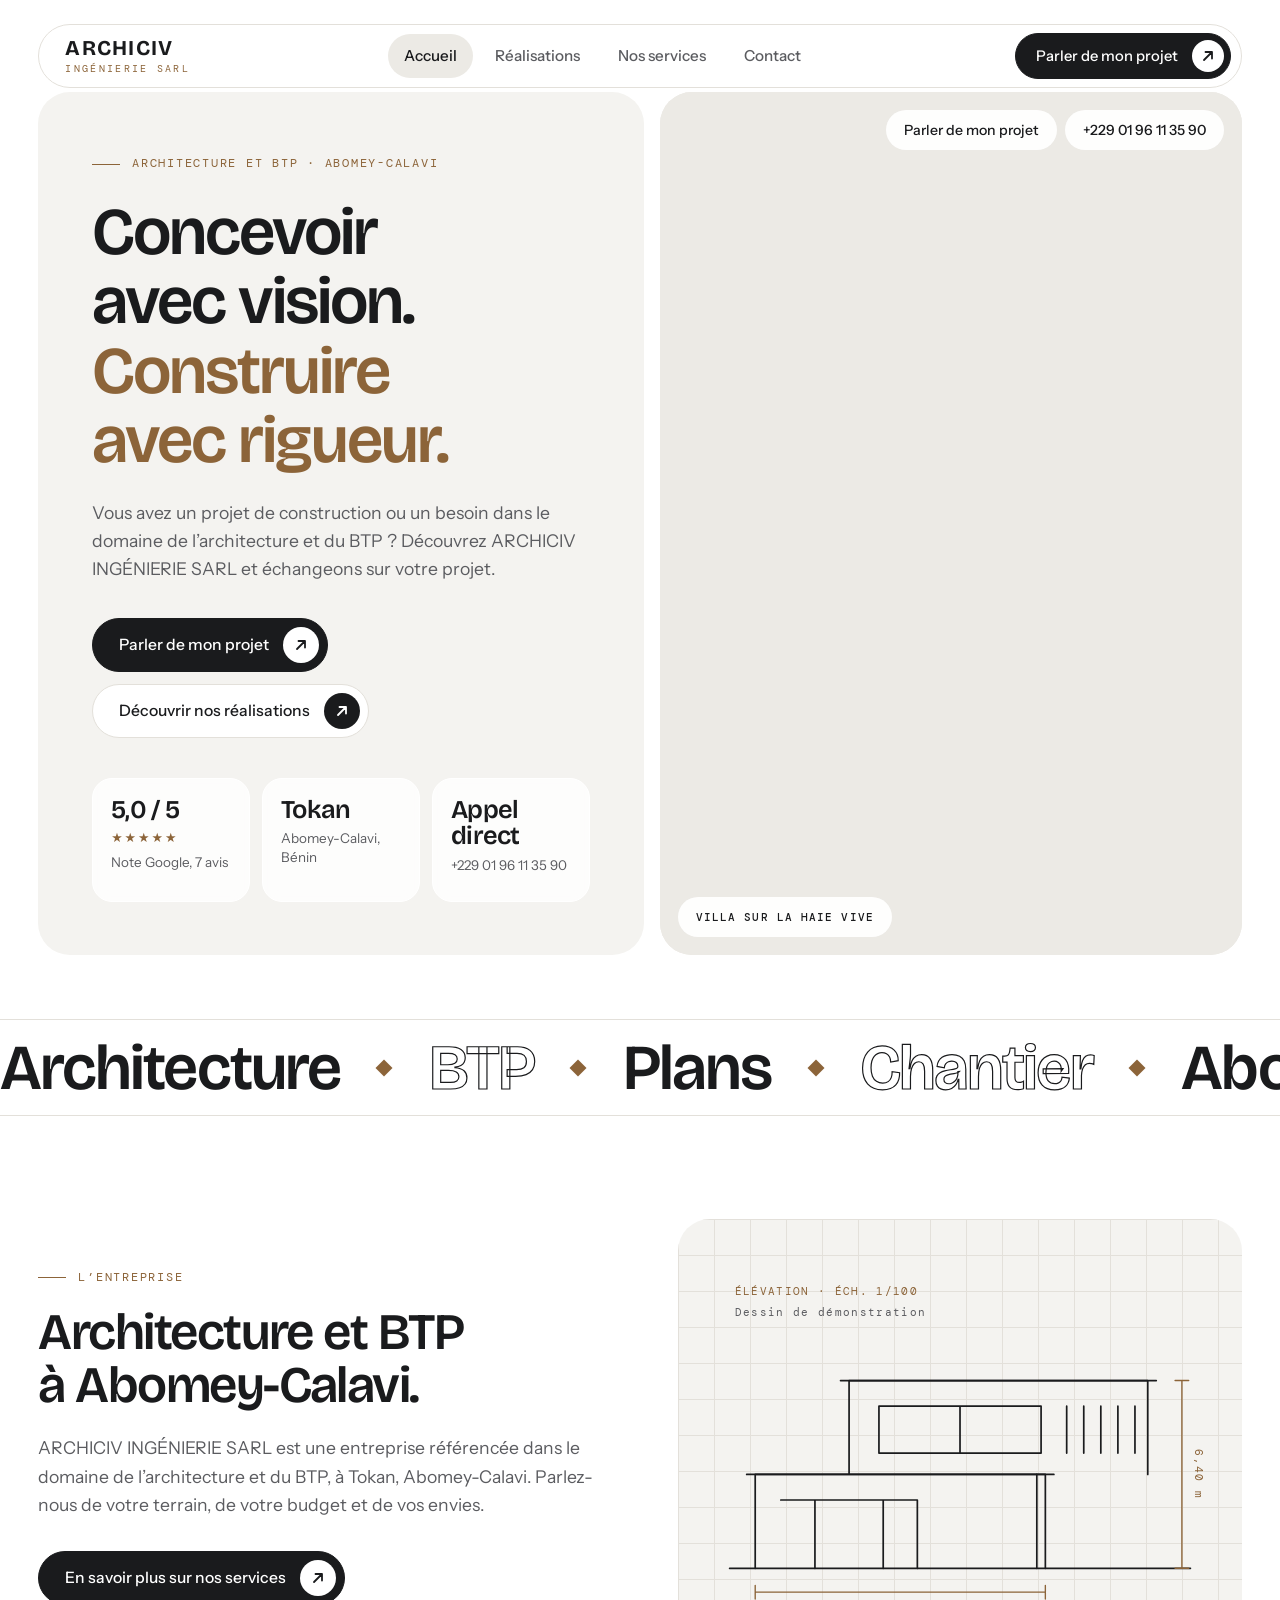
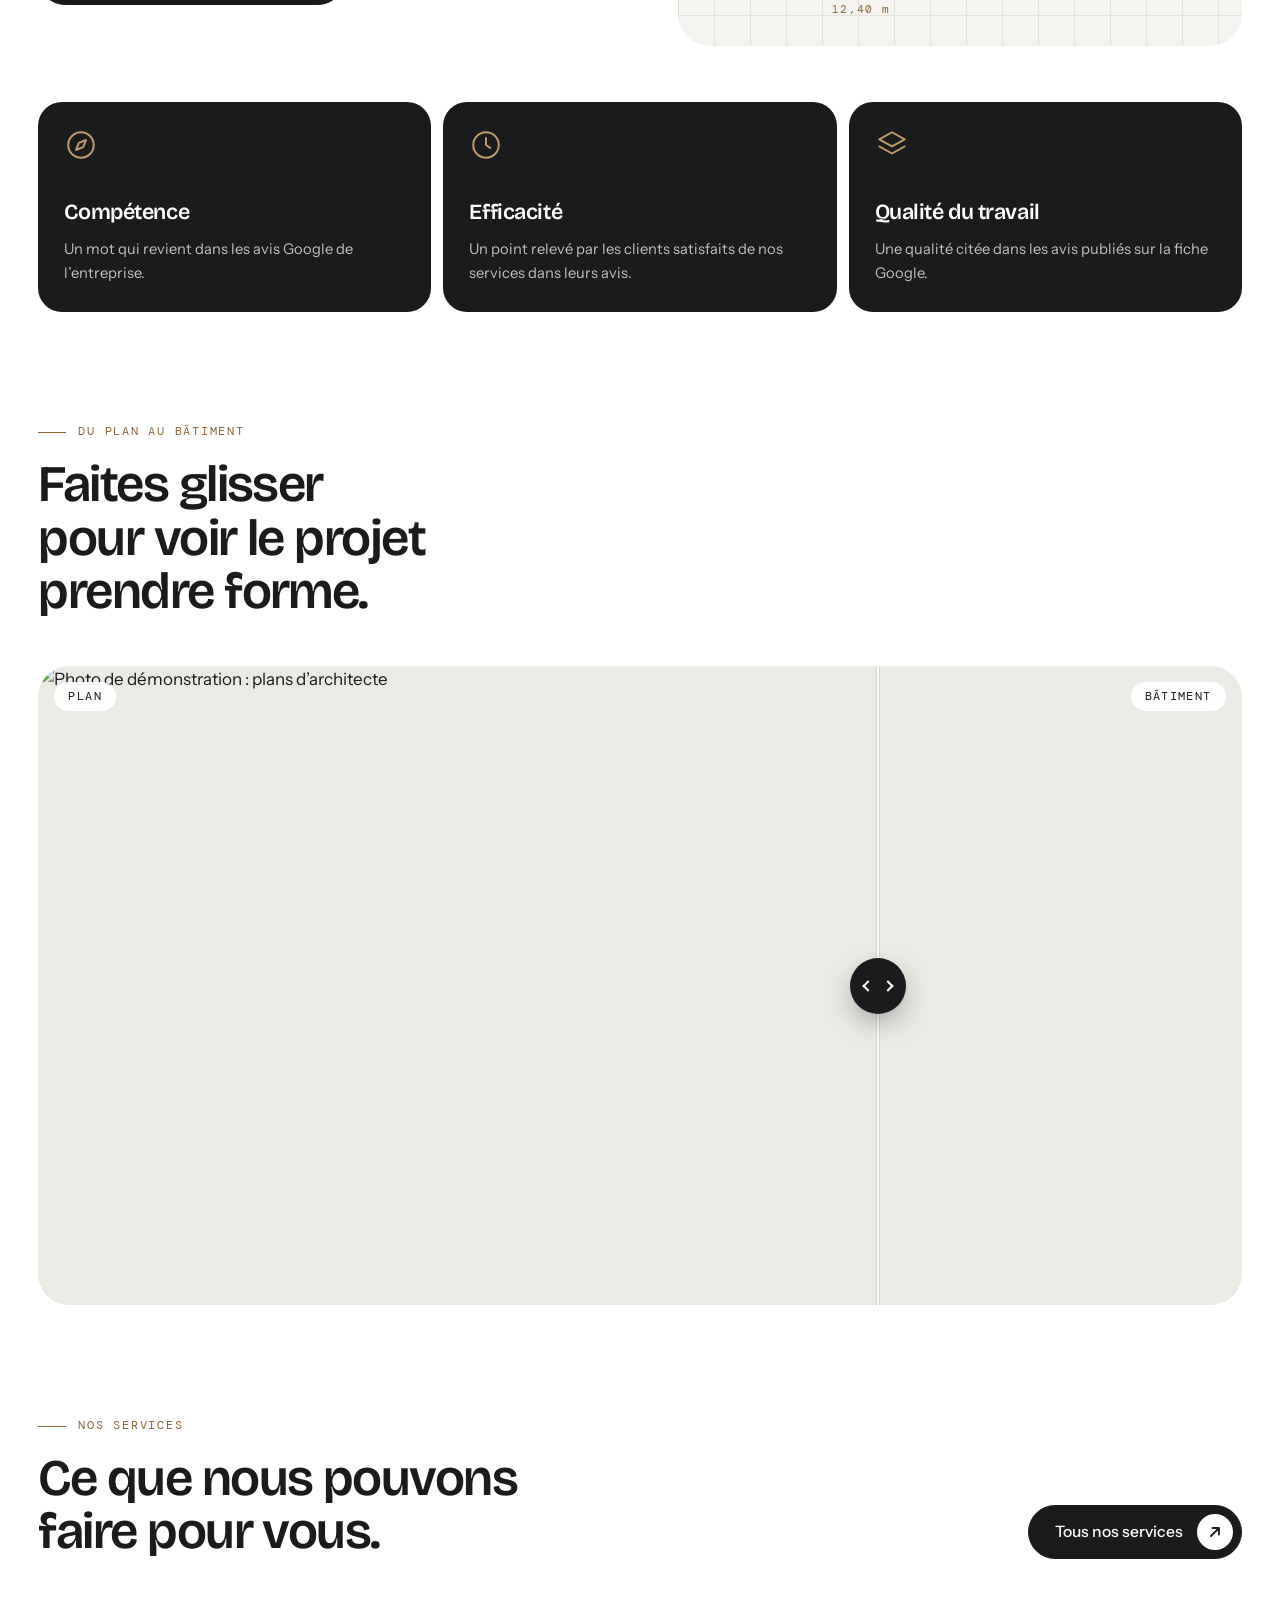
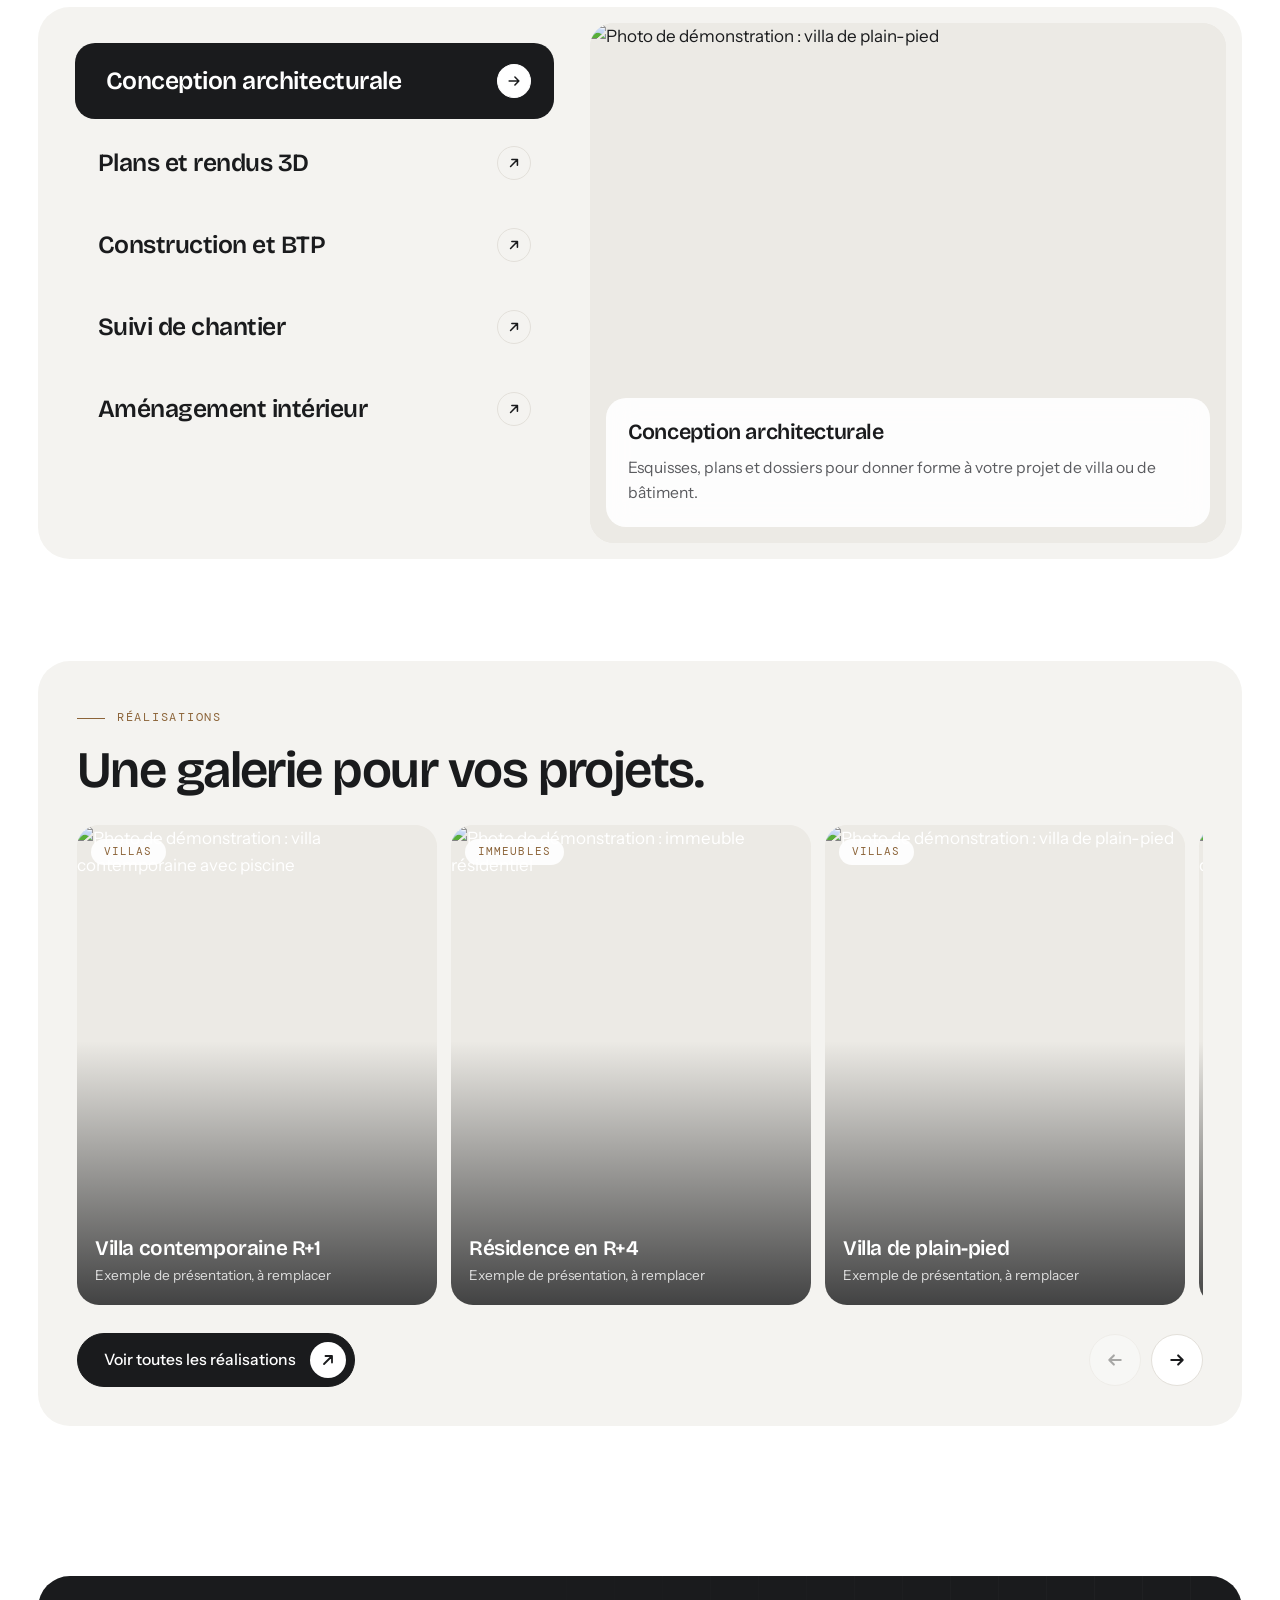
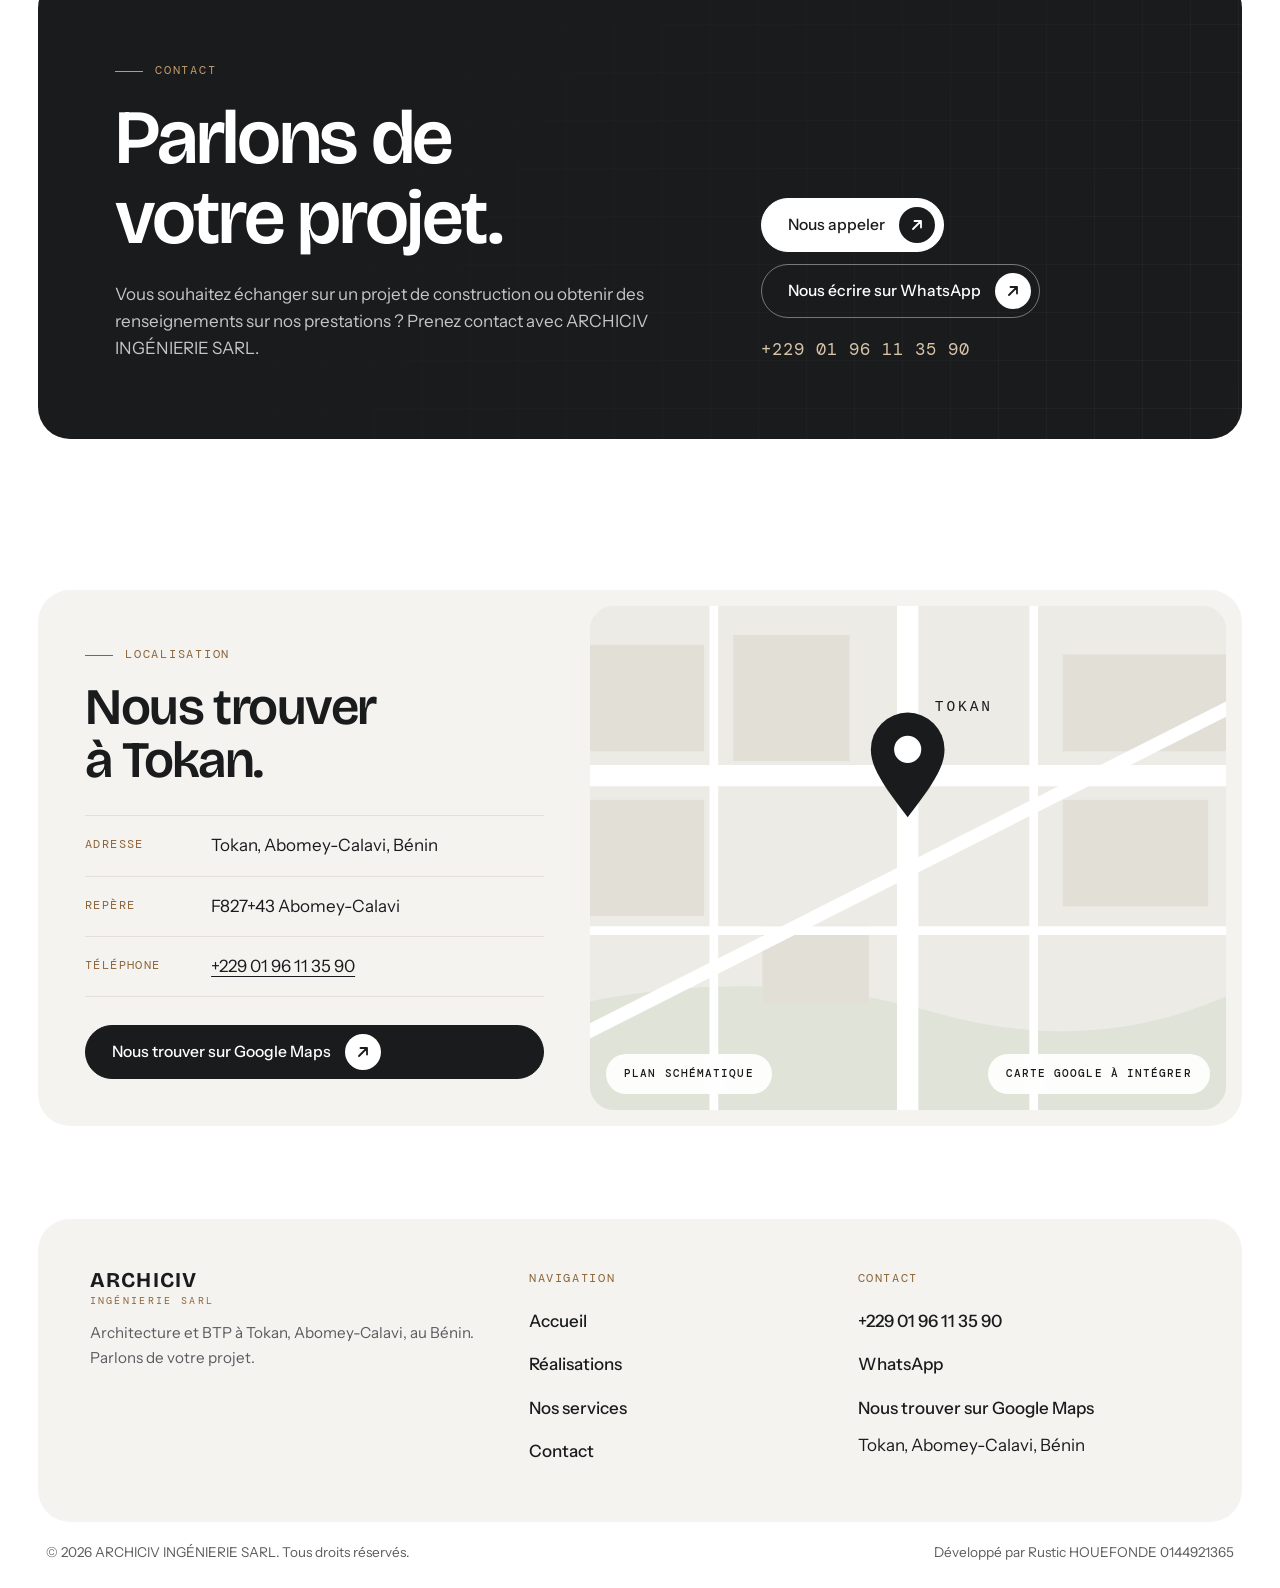
==== commit 9b4542af: "Add files via upload" ====
--- a/index.html
+++ b/index.html
@@ -38,7 +38,7 @@
   <div class="hero-media">
     <img src="villa-contemporaine.jpg" data-remote="https://images.unsplash.com/photo-1613977257363-707ba9348227?auto=format&amp;fit=crop&amp;w=1600&amp;q=70" data-fallback="assets/images/villa-contemporaine.svg" alt="Photo de démonstration : villa contemporaine blanche avec piscine" data-parallax width="1400" height="1300" fetchpriority="high">
     <div class="float-top"><a class="pill" href="contact.html">Parler de mon projet</a><a class="pill" href="tel:+2290196113590">+229 01 96 11 35 90</a></div>
-    <div class="float-bottom"><span class="pill demo-note">Visuel de démonstration</span></div>
+    <div class="float-bottom"><span class="pill demo-note">Villa sur la haie vive</span></div>
   </div>
 </div></section>
 
@@ -64,11 +64,11 @@
  <text x="36" y="60">ÉLÉVATION · ÉCH. 1/100</text><text x="36" y="84" style="fill:#5b5c60">Dessin de démonstration</text>
 </svg></div>
   </div>
-  <div class="values"><div class="value reveal" style="--rd:0.0s"><svg viewBox="0 0 24 24" fill="none" stroke="currentColor" stroke-width="1.4" stroke-linecap="round" stroke-linejoin="round" aria-hidden="true"><circle cx="12" cy="12" r="9"/><path d="m15.5 8.5-2 5-5 2 2-5z"/></svg><h3>Compétence</h3><p>Un mot qui revient dans les avis Google de l’entreprise.</p></div><div class="value reveal" style="--rd:0.1s"><svg viewBox="0 0 24 24" fill="none" stroke="currentColor" stroke-width="1.4" stroke-linecap="round" stroke-linejoin="round" aria-hidden="true"><circle cx="12" cy="12" r="9"/><path d="M12 7v5l3 2"/></svg><h3>Efficacité</h3><p>Un point relevé par les clients dans leurs avis.</p></div><div class="value reveal" style="--rd:0.2s"><svg viewBox="0 0 24 24" fill="none" stroke="currentColor" stroke-width="1.4" stroke-linecap="round" stroke-linejoin="round" aria-hidden="true"><path d="m12 3-9 5 9 5 9-5zM3 13l9 5 9-5"/></svg><h3>Qualité du travail</h3><p>Une qualité citée dans les avis publiés sur la fiche Google.</p></div></div>
+  <div class="values"><div class="value reveal" style="--rd:0.0s"><svg viewBox="0 0 24 24" fill="none" stroke="currentColor" stroke-width="1.4" stroke-linecap="round" stroke-linejoin="round" aria-hidden="true"><circle cx="12" cy="12" r="9"/><path d="m15.5 8.5-2 5-5 2 2-5z"/></svg><h3>Compétence</h3><p>Un mot qui revient dans les avis Google de l’entreprise.</p></div><div class="value reveal" style="--rd:0.1s"><svg viewBox="0 0 24 24" fill="none" stroke="currentColor" stroke-width="1.4" stroke-linecap="round" stroke-linejoin="round" aria-hidden="true"><circle cx="12" cy="12" r="9"/><path d="M12 7v5l3 2"/></svg><h3>Efficacité</h3><p>Un point relevé par les clients satisfaits de nos services dans leurs avis.</p></div><div class="value reveal" style="--rd:0.2s"><svg viewBox="0 0 24 24" fill="none" stroke="currentColor" stroke-width="1.4" stroke-linecap="round" stroke-linejoin="round" aria-hidden="true"><path d="m12 3-9 5 9 5 9-5zM3 13l9 5 9-5"/></svg><h3>Qualité du travail</h3><p>Une qualité citée dans les avis publiés sur la fiche Google.</p></div></div>
 </div></section>
 
 <section class="section" style="padding-top:0"><div class="wrap">
-  <div class="head-row reveal"><div><span class="eyebrow">Du plan au bâtiment</span><h2>Faites glisser pour voir le projet prendre forme.</h2></div><span class="tag">Photos de démonstration</span></div>
+  <div class="head-row reveal"><div><span class="eyebrow">Du plan au bâtiment</span><h2>Faites glisser pour voir le projet prendre forme.</h2></div></div>
   <div class="compare reveal" id="compare" style="--pos:50%">
     <img src="villa-contemporaine.jpg" data-remote="https://images.unsplash.com/photo-1613977257363-707ba9348227?auto=format&amp;fit=crop&amp;w=1600&amp;q=70" data-fallback="assets/images/villa-contemporaine.svg" alt="Photo de démonstration : villa terminée" loading="lazy" width="1400" height="900">
     <div class="compare-top"><img src="plan-etage.jpg" data-remote="https://images.unsplash.com/photo-1721244653652-268631ec049a?auto=format&amp;fit=crop&amp;w=1600&amp;q=70" data-fallback="assets/images/plan-etage.svg" alt="Photo de démonstration : plans d’architecte" loading="lazy" width="1400" height="900"></div>
@@ -80,19 +80,19 @@
 
 <section class="section" style="padding-top:0"><div class="wrap">
   <div class="head-row reveal"><div><span class="eyebrow">Nos services</span><h2>Ce que nous pouvons faire pour vous.</h2></div>
-    <div style="display:grid;gap:14px;justify-items:start"><span class="tag">Contenu à valider avec l’entreprise</span><a class="btn " href="services.html">Tous nos services<span class="ico"><svg viewBox="0 0 14 14" fill="none" stroke="currentColor" stroke-width="1.8" stroke-linecap="round" stroke-linejoin="round" aria-hidden="true"><path d="M3 11 11 3M4.5 3H11v6.5"/></svg></span></a></div></div>
+    <div style="display:grid;gap:14px;justify-items:start"><a class="btn " href="services.html">Tous nos services<span class="ico"><svg viewBox="0 0 14 14" fill="none" stroke="currentColor" stroke-width="1.8" stroke-linecap="round" stroke-linejoin="round" aria-hidden="true"><path d="M3 11 11 3M4.5 3H11v6.5"/></svg></span></a></div></div>
   <div class="panel services-panel reveal">
     <div class="svc-list" role="tablist" aria-label="Catégories de services"><button class="svc-btn" role="tab" type="button" aria-selected="true" tabindex="0" data-title="Conception architecturale" data-desc="Esquisses, plans et dossiers pour donner forme à votre projet de villa ou de bâtiment." data-img="assets/images/villa-plain-pied.jpg" data-remote="https://images.unsplash.com/photo-1758448756207-54505680d130?auto=format&amp;fit=crop&amp;w=1600&amp;q=70" data-fb="assets/images/villa-plain-pied.svg" data-alt="Photo de démonstration : villa de plain-pied">Conception architecturale<span class="arr"><svg viewBox="0 0 14 14" fill="none" stroke="currentColor" stroke-width="1.8" stroke-linecap="round" stroke-linejoin="round" aria-hidden="true"><path d="M3 11 11 3M4.5 3H11v6.5"/></svg></span></button><button class="svc-btn" role="tab" type="button" aria-selected="false" tabindex="-1" data-title="Plans et rendus 3D" data-desc="Visualisez votre futur bâtiment avant le premier coup de pioche." data-img="assets/images/axonometrie-3d.jpg" data-remote="https://images.unsplash.com/photo-1680079526971-92914190f440?auto=format&amp;fit=crop&amp;w=1600&amp;q=70" data-fb="assets/images/axonometrie-3d.svg" data-alt="Photo de démonstration : maquette d’architecture">Plans et rendus 3D<span class="arr"><svg viewBox="0 0 14 14" fill="none" stroke="currentColor" stroke-width="1.8" stroke-linecap="round" stroke-linejoin="round" aria-hidden="true"><path d="M3 11 11 3M4.5 3H11v6.5"/></svg></span></button><button class="svc-btn" role="tab" type="button" aria-selected="false" tabindex="-1" data-title="Construction et BTP" data-desc="Du gros œuvre aux finitions, la réalisation de votre construction." data-img="assets/images/residence-r4.jpg" data-remote="https://images.pexels.com/photos/8221720/pexels-photo-8221720.jpeg?auto=compress&amp;cs=tinysrgb&amp;w=1600" data-fb="assets/images/residence-r4.svg" data-alt="Photo de démonstration : immeuble résidentiel">Construction et BTP<span class="arr"><svg viewBox="0 0 14 14" fill="none" stroke="currentColor" stroke-width="1.8" stroke-linecap="round" stroke-linejoin="round" aria-hidden="true"><path d="M3 11 11 3M4.5 3H11v6.5"/></svg></span></button><button class="svc-btn" role="tab" type="button" aria-selected="false" tabindex="-1" data-title="Suivi de chantier" data-desc="Un regard attentif sur l’avancement, la qualité et le respect des plans." data-img="assets/images/detail-facade.jpg" data-remote="https://images.unsplash.com/photo-1754825653372-1c5ee9646983?auto=format&amp;fit=crop&amp;w=1600&amp;q=70" data-fb="assets/images/detail-facade.svg" data-alt="Photo de démonstration : détail de façade">Suivi de chantier<span class="arr"><svg viewBox="0 0 14 14" fill="none" stroke="currentColor" stroke-width="1.8" stroke-linecap="round" stroke-linejoin="round" aria-hidden="true"><path d="M3 11 11 3M4.5 3H11v6.5"/></svg></span></button><button class="svc-btn" role="tab" type="button" aria-selected="false" tabindex="-1" data-title="Aménagement intérieur" data-desc="Des espaces intérieurs pensés pour la lumière, le confort et l’usage." data-img="assets/images/interieur-sejour.jpg" data-remote="https://images.unsplash.com/photo-1724582586458-a51791349977?auto=format&amp;fit=crop&amp;w=1600&amp;q=70" data-fb="assets/images/interieur-sejour.svg" data-alt="Photo de démonstration : séjour lumineux">Aménagement intérieur<span class="arr"><svg viewBox="0 0 14 14" fill="none" stroke="currentColor" stroke-width="1.8" stroke-linecap="round" stroke-linejoin="round" aria-hidden="true"><path d="M3 11 11 3M4.5 3H11v6.5"/></svg></span></button></div>
     <div class="svc-view"><img src="villa-plain-pied.jpg" data-remote="https://images.unsplash.com/photo-1758448756207-54505680d130?auto=format&amp;fit=crop&amp;w=1600&amp;q=70" data-fallback="assets/images/villa-plain-pied.svg" alt="Photo de démonstration : villa de plain-pied" loading="lazy" width="1200" height="900">
-      <div class="svc-card" aria-live="polite"><span class="tag">À valider</span><h3 id="svc-title">Conception architecturale</h3><p id="svc-desc">Esquisses, plans et dossiers pour donner forme à votre projet de villa ou de bâtiment.</p></div></div>
+      <div class="svc-card" aria-live="polite"><h3 id="svc-title">Conception architecturale</h3><p id="svc-desc">Esquisses, plans et dossiers pour donner forme à votre projet de villa ou de bâtiment.</p></div></div>
   </div>
 </div></section>
 
 <section class="section" style="padding-top:0"><div class="wrap">
   <div class="panel carousel-wrap reveal">
     <div class="carousel-head"><div><span class="eyebrow">Réalisations</span><h2>Une galerie pour vos projets.</h2></div>
-      <p class="note">Projets de démonstration. Les photos réelles d’ARCHICIV les remplaceront.</p></div>
-    <div class="track" tabindex="0" aria-label="Galerie de projets de démonstration"><a class="proj " href="realisations.html"><img src="assets/images/villa-contemporaine.jpg" data-remote="https://images.unsplash.com/photo-1613977257363-707ba9348227?auto=format&amp;fit=crop&amp;w=1600&amp;q=70" data-fallback="assets/images/villa-contemporaine.svg" alt="Photo de démonstration : villa contemporaine avec piscine" loading="lazy" width="1200" height="900"><span class="tag">Villas</span><span class="demo">Démo</span><div class="cap"><h3>Villa contemporaine R+1</h3><span>Exemple de présentation, à remplacer</span></div><span class="go"><svg viewBox="0 0 14 14" fill="none" stroke="currentColor" stroke-width="1.8" stroke-linecap="round" stroke-linejoin="round" aria-hidden="true"><path d="M3 11 11 3M4.5 3H11v6.5"/></svg></span></a><a class="proj " href="realisations.html"><img src="assets/images/residence-r4.jpg" data-remote="https://images.pexels.com/photos/8221720/pexels-photo-8221720.jpeg?auto=compress&amp;cs=tinysrgb&amp;w=1600" data-fallback="assets/images/residence-r4.svg" alt="Photo de démonstration : immeuble résidentiel" loading="lazy" width="1200" height="900"><span class="tag">Immeubles</span><span class="demo">Démo</span><div class="cap"><h3>Résidence en R+4</h3><span>Exemple de présentation, à remplacer</span></div><span class="go"><svg viewBox="0 0 14 14" fill="none" stroke="currentColor" stroke-width="1.8" stroke-linecap="round" stroke-linejoin="round" aria-hidden="true"><path d="M3 11 11 3M4.5 3H11v6.5"/></svg></span></a><a class="proj " href="realisations.html"><img src="assets/images/villa-plain-pied.jpg" data-remote="https://images.unsplash.com/photo-1758448756207-54505680d130?auto=format&amp;fit=crop&amp;w=1600&amp;q=70" data-fallback="assets/images/villa-plain-pied.svg" alt="Photo de démonstration : villa de plain-pied" loading="lazy" width="1200" height="900"><span class="tag">Villas</span><span class="demo">Démo</span><div class="cap"><h3>Villa de plain-pied</h3><span>Exemple de présentation, à remplacer</span></div><span class="go"><svg viewBox="0 0 14 14" fill="none" stroke="currentColor" stroke-width="1.8" stroke-linecap="round" stroke-linejoin="round" aria-hidden="true"><path d="M3 11 11 3M4.5 3H11v6.5"/></svg></span></a><a class="proj " href="realisations.html"><img src="assets/images/axonometrie-3d.jpg" data-remote="https://images.unsplash.com/photo-1680079526971-92914190f440?auto=format&amp;fit=crop&amp;w=1600&amp;q=70" data-fallback="assets/images/axonometrie-3d.svg" alt="Photo de démonstration : maquette d’architecture" loading="lazy" width="1200" height="900"><span class="tag">Plans et 3D</span><span class="demo">Démo</span><div class="cap"><h3>Maquette d’étude</h3><span>Exemple de présentation, à remplacer</span></div><span class="go"><svg viewBox="0 0 14 14" fill="none" stroke="currentColor" stroke-width="1.8" stroke-linecap="round" stroke-linejoin="round" aria-hidden="true"><path d="M3 11 11 3M4.5 3H11v6.5"/></svg></span></a><a class="proj " href="realisations.html"><img src="assets/images/plan-etage.jpg" data-remote="https://images.unsplash.com/photo-1721244653652-268631ec049a?auto=format&amp;fit=crop&amp;w=1600&amp;q=70" data-fallback="assets/images/plan-etage.svg" alt="Photo de démonstration : plans d’architecte" loading="lazy" width="1200" height="900"><span class="tag">Plans et 3D</span><span class="demo">Démo</span><div class="cap"><h3>Plan d’étage coté</h3><span>Exemple de présentation, à remplacer</span></div><span class="go"><svg viewBox="0 0 14 14" fill="none" stroke="currentColor" stroke-width="1.8" stroke-linecap="round" stroke-linejoin="round" aria-hidden="true"><path d="M3 11 11 3M4.5 3H11v6.5"/></svg></span></a><a class="proj " href="realisations.html"><img src="assets/images/interieur-sejour.jpg" data-remote="https://images.unsplash.com/photo-1724582586458-a51791349977?auto=format&amp;fit=crop&amp;w=1600&amp;q=70" data-fallback="assets/images/interieur-sejour.svg" alt="Photo de démonstration : séjour lumineux" loading="lazy" width="1200" height="900"><span class="tag">Intérieurs</span><span class="demo">Démo</span><div class="cap"><h3>Séjour lumineux</h3><span>Exemple de présentation, à remplacer</span></div><span class="go"><svg viewBox="0 0 14 14" fill="none" stroke="currentColor" stroke-width="1.8" stroke-linecap="round" stroke-linejoin="round" aria-hidden="true"><path d="M3 11 11 3M4.5 3H11v6.5"/></svg></span></a></div>
+      <p class="note"></p></div>
+    <div class="track" tabindex="0" aria-label="Galerie de projets de démonstration"><a class="proj " href="realisations.html"><img src="assets/images/villa-contemporaine.jpg" data-remote="https://images.unsplash.com/photo-1613977257363-707ba9348227?auto=format&amp;fit=crop&amp;w=1600&amp;q=70" data-fallback="assets/images/villa-contemporaine.svg" alt="Photo de démonstration : villa contemporaine avec piscine" loading="lazy" width="1200" height="900"><span class="tag">Villas</span><div class="cap"><h3>Villa contemporaine R+1</h3><span>Exemple de présentation, à remplacer</span></div><span class="go"><svg viewBox="0 0 14 14" fill="none" stroke="currentColor" stroke-width="1.8" stroke-linecap="round" stroke-linejoin="round" aria-hidden="true"><path d="M3 11 11 3M4.5 3H11v6.5"/></svg></span></a><a class="proj " href="realisations.html"><img src="assets/images/residence-r4.jpg" data-remote="https://images.pexels.com/photos/8221720/pexels-photo-8221720.jpeg?auto=compress&amp;cs=tinysrgb&amp;w=1600" data-fallback="assets/images/residence-r4.svg" alt="Photo de démonstration : immeuble résidentiel" loading="lazy" width="1200" height="900"><span class="tag">Immeubles</span><div class="cap"><h3>Résidence en R+4</h3><span>Exemple de présentation, à remplacer</span></div><span class="go"><svg viewBox="0 0 14 14" fill="none" stroke="currentColor" stroke-width="1.8" stroke-linecap="round" stroke-linejoin="round" aria-hidden="true"><path d="M3 11 11 3M4.5 3H11v6.5"/></svg></span></a><a class="proj " href="realisations.html"><img src="assets/images/villa-plain-pied.jpg" data-remote="https://images.unsplash.com/photo-1758448756207-54505680d130?auto=format&amp;fit=crop&amp;w=1600&amp;q=70" data-fallback="assets/images/villa-plain-pied.svg" alt="Photo de démonstration : villa de plain-pied" loading="lazy" width="1200" height="900"><span class="tag">Villas</span><div class="cap"><h3>Villa de plain-pied</h3><span>Exemple de présentation, à remplacer</span></div><span class="go"><svg viewBox="0 0 14 14" fill="none" stroke="currentColor" stroke-width="1.8" stroke-linecap="round" stroke-linejoin="round" aria-hidden="true"><path d="M3 11 11 3M4.5 3H11v6.5"/></svg></span></a><a class="proj " href="realisations.html"><img src="assets/images/axonometrie-3d.jpg" data-remote="https://images.unsplash.com/photo-1680079526971-92914190f440?auto=format&amp;fit=crop&amp;w=1600&amp;q=70" data-fallback="assets/images/axonometrie-3d.svg" alt="Photo de démonstration : maquette d’architecture" loading="lazy" width="1200" height="900"><span class="tag">Plans et 3D</span><div class="cap"><h3>Maquette d’étude</h3><span>Exemple de présentation, à remplacer</span></div><span class="go"><svg viewBox="0 0 14 14" fill="none" stroke="currentColor" stroke-width="1.8" stroke-linecap="round" stroke-linejoin="round" aria-hidden="true"><path d="M3 11 11 3M4.5 3H11v6.5"/></svg></span></a><a class="proj " href="realisations.html"><img src="assets/images/plan-etage.jpg" data-remote="https://images.unsplash.com/photo-1721244653652-268631ec049a?auto=format&amp;fit=crop&amp;w=1600&amp;q=70" data-fallback="assets/images/plan-etage.svg" alt="Photo de démonstration : plans d’architecte" loading="lazy" width="1200" height="900"><span class="tag">Plans et 3D</span><div class="cap"><h3>Plan d’étage coté</h3><span>Exemple de présentation, à remplacer</span></div><span class="go"><svg viewBox="0 0 14 14" fill="none" stroke="currentColor" stroke-width="1.8" stroke-linecap="round" stroke-linejoin="round" aria-hidden="true"><path d="M3 11 11 3M4.5 3H11v6.5"/></svg></span></a><a class="proj " href="realisations.html"><img src="assets/images/interieur-sejour.jpg" data-remote="https://images.unsplash.com/photo-1724582586458-a51791349977?auto=format&amp;fit=crop&amp;w=1600&amp;q=70" data-fallback="assets/images/interieur-sejour.svg" alt="Photo de démonstration : séjour lumineux" loading="lazy" width="1200" height="900"><span class="tag">Intérieurs</span><div class="cap"><h3>Séjour lumineux</h3><span>Exemple de présentation, à remplacer</span></div><span class="go"><svg viewBox="0 0 14 14" fill="none" stroke="currentColor" stroke-width="1.8" stroke-linecap="round" stroke-linejoin="round" aria-hidden="true"><path d="M3 11 11 3M4.5 3H11v6.5"/></svg></span></a></div>
     <div class="carousel-foot"><a class="btn " href="realisations.html">Voir toutes les réalisations<span class="ico"><svg viewBox="0 0 14 14" fill="none" stroke="currentColor" stroke-width="1.8" stroke-linecap="round" stroke-linejoin="round" aria-hidden="true"><path d="M3 11 11 3M4.5 3H11v6.5"/></svg></span></a>
       <div class="arrows"><button class="arrow prev" type="button" aria-label="Projets précédents"><svg viewBox="0 0 14 14" fill="none" stroke="currentColor" stroke-width="1.8" stroke-linecap="round" stroke-linejoin="round" aria-hidden="true"><path d="M2 7h10M8 3l4 4-4 4"/></svg></button><button class="arrow next" type="button" aria-label="Projets suivants"><svg viewBox="0 0 14 14" fill="none" stroke="currentColor" stroke-width="1.8" stroke-linecap="round" stroke-linejoin="round" aria-hidden="true"><path d="M2 7h10M8 3l4 4-4 4"/></svg></button></div></div>
   </div>
@@ -134,7 +134,7 @@
     <div><h4>Navigation</h4><ul><li><a href="index.html">Accueil</a></li><li><a href="realisations.html">Réalisations</a></li><li><a href="services.html">Nos services</a></li><li><a href="contact.html">Contact</a></li></ul></div>
     <div><h4>Contact</h4><ul><li><a href="tel:+2290196113590">+229 01 96 11 35 90</a></li><li><a href="https://wa.me/2290196113590" target="_blank" rel="noopener">WhatsApp</a></li><li><a href="https://maps.app.goo.gl/fq66SM4S8N7uAsCY7" target="_blank" rel="noopener">Nous trouver sur Google Maps</a></li><li>Tokan, Abomey-Calavi, Bénin</li></ul></div>
   </div>
-  <div class="legal"><span>© <span data-year>2026</span> ARCHICIV INGÉNIERIE SARL. Tous droits réservés.</span><span>Visuels de démonstration, à remplacer par les photos réelles des projets.</span></div>
+  <div class="legal"><span>© <span data-year>2026</span> ARCHICIV INGÉNIERIE SARL. Tous droits réservés.</span><span>Développé par Rustic HOUEFONDE 0144921365</span></div>
 </div></footer>
 <div class="mbar" aria-label="Contact rapide"><a href="tel:+2290196113590">Appeler</a><a class="wa" href="https://wa.me/2290196113590" target="_blank" rel="noopener">WhatsApp</a></div>
 <script src="main.js" defer></script>
